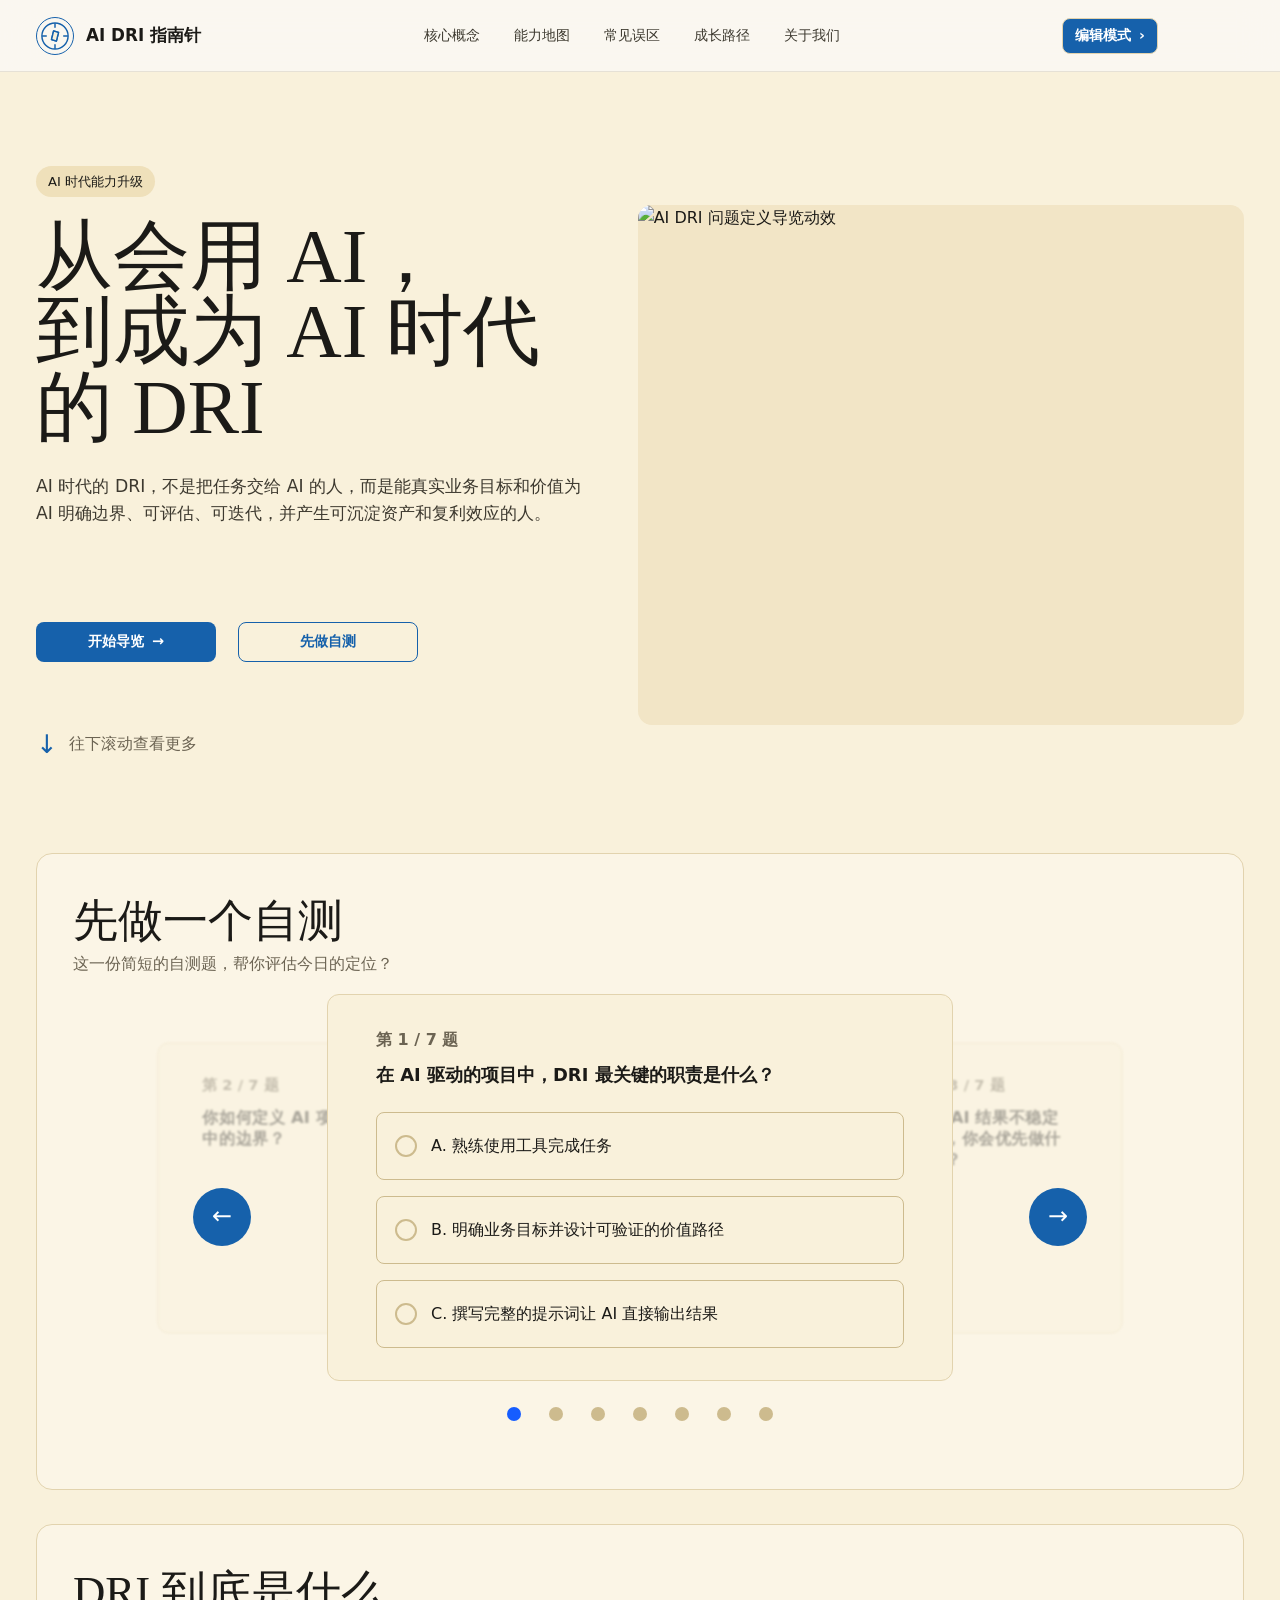
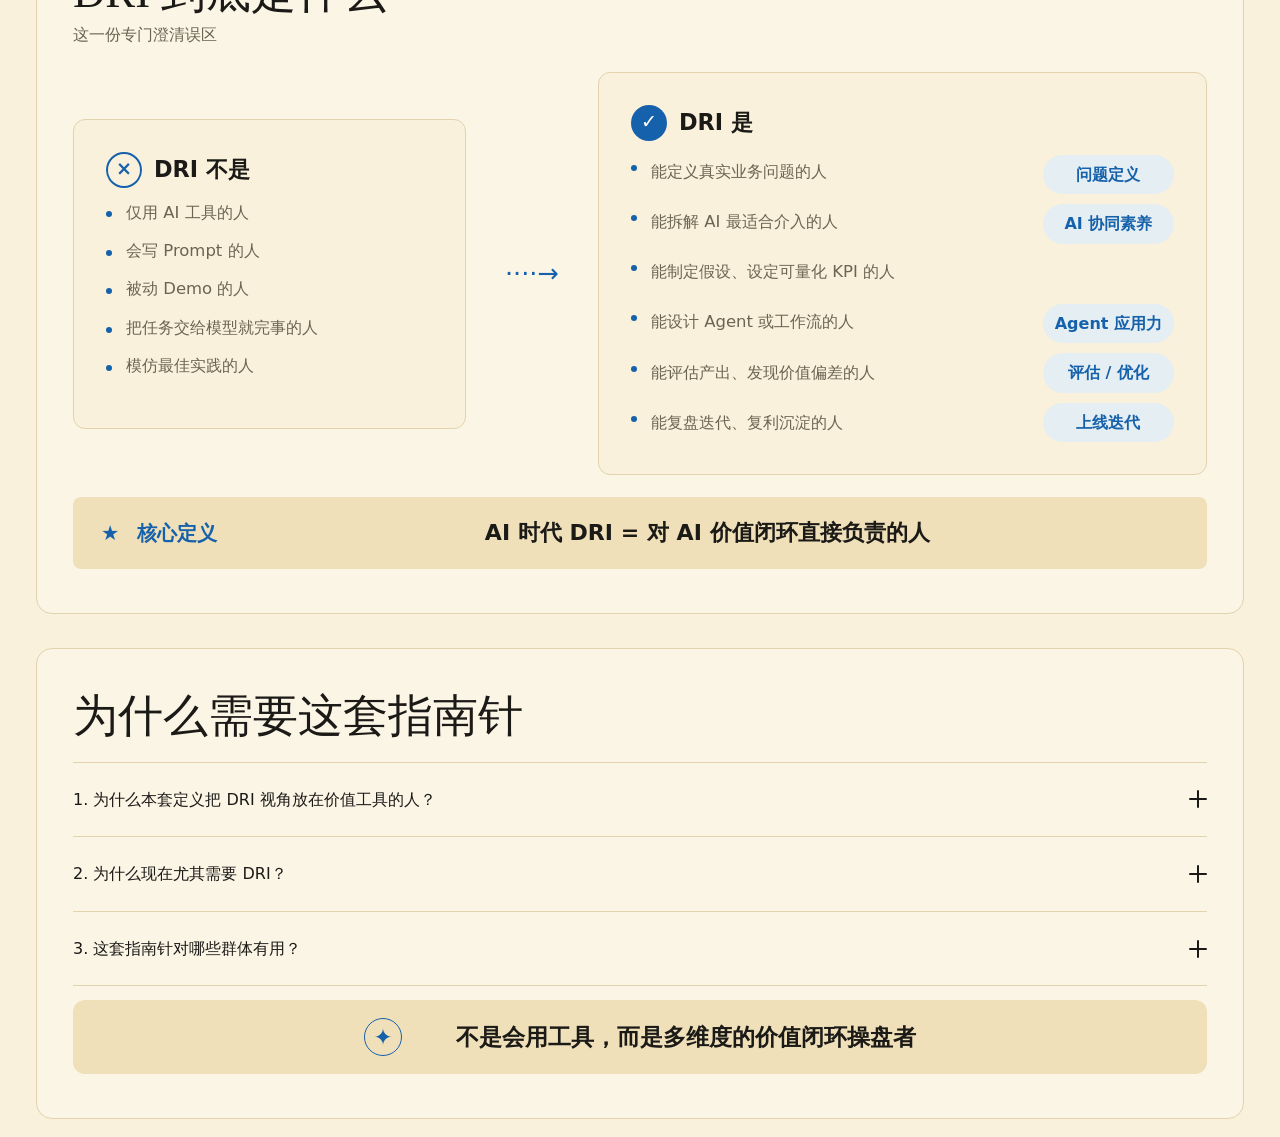
==== index.html @ fcbf77c5 "Remove hero gif frame" ====
<!doctype html>
<html lang="zh-CN">
  <head>
    <meta charset="utf-8" />
    <meta name="viewport" content="width=device-width, initial-scale=1" />
    <title>AI DRI 指南针</title>
    <meta
      name="description"
      content="AI DRI 指南针，帮助用户从会用 AI 走向成为 AI 时代的 DRI。"
    />
    <link rel="stylesheet" href="styles.css?v=20260608-clean2" />
  </head>
  <body>
    <div class="page-shell editable-scope">
      <header class="site-header">
        <a class="brand" href="index.html" aria-label="AI DRI 指南针首页">
          <span class="brand-mark compass-mark" aria-hidden="true">
            <svg viewBox="0 0 44 44" role="img">
              <circle cx="22" cy="22" r="18"></circle>
              <path d="M26.8 17.2 23.9 29l-6.7-2.2 2.9-11.8 6.7 2.2Z"></path>
              <path d="M20.1 15 17.2 26.8l6.7 2.2 2.9-11.8-6.7-2.2Z"></path>
              <path d="M22 5v5M22 34v5M5 22h5M34 22h5"></path>
            </svg>
          </span>
          <span>AI DRI 指南针</span>
        </a>
        <nav class="nav" aria-label="主导航">
          <a data-nav-key="guide" href="guide.html">核心概念</a>
          <a data-nav-key="map" href="map.html">能力地图</a>
          <a data-nav-key="cases" href="cases.html">常见误区</a>
          <a data-nav-key="resources" href="resources.html">成长路径</a>
          <a data-nav-key="about" href="index.html#about">关于我们</a>
        </nav>
        <div class="editor-bar" aria-label="编辑工具栏">
          <button class="editor-button editor-primary" type="button" id="toggleEdit">
            编辑模式
            <span aria-hidden="true">›</span>
          </button>
          <button class="editor-button" type="button" id="savePage">一键保存</button>
          <button class="editor-button" type="button" id="exportHtml">导出 HTML</button>
          <span class="save-status" id="saveStatus" aria-live="polite"></span>
        </div>
      </header>

      <main id="top">
        <section class="hero" aria-labelledby="hero-title">
          <div class="hero-copy">
            <p class="pill">AI 时代能力升级</p>
            <h1 id="hero-title">从会用 AI，<br />到成为 AI 时代的 DRI</h1>
            <p class="hero-text">
              AI 时代的 DRI，不是把任务交给 AI 的人，而是能真实业务目标和价值为
              AI 明确边界、可评估、可迭代，并产生可沉淀资产和复利效应的人。
            </p>
            <p class="hero-text">
              AI 时代的 DRI 是负责结果的，通过与模型不断协同产生、验证和放大价值，
              定义标准、沉淀方法论并复利值的人。
            </p>
            <div class="hero-actions">
              <a class="button primary" href="#dri">开始导览 <span aria-hidden="true">→</span></a>
              <a class="button secondary" href="#assessment">先做自测</a>
            </div>
            <a class="scroll-hint" href="#assessment">
              <span aria-hidden="true">↓</span>
              往下滚动查看更多
            </a>
          </div>

          <div class="hero-media single-media" aria-label="AI DRI 能力地图图片区">
            <article class="hero-visual-card">
              <img data-editable-image src="assets/home-hero.gif" alt="AI DRI 问题定义导览动效" />
            </article>
          </div>
        </section>

        <section id="assessment" class="assessment section-card" aria-labelledby="assessment-title">
          <div class="section-heading">
            <h2 id="assessment-title">先做一个自测</h2>
            <p>这一份简短的自测题，帮你评估今日的定位？</p>
          </div>

          <div class="quiz-stage">
            <button class="round-nav prev" type="button" id="prevQuestion" aria-label="上一题">←</button>
            <article class="quiz-card ghost left" aria-hidden="true">
              <p>第 2 / 7 题</p>
              <h3>你如何定义 AI 项目中的边界？</h3>
            </article>

            <article class="quiz-card active" aria-live="polite">
              <p class="quiz-count" id="quizCount">第 1 / 7 题</p>
              <h3 id="quizQuestion">在 AI 驱动的项目中，DRI 最关键的职责是什么？</h3>
              <div class="options" id="quizOptions"></div>
            </article>

            <article class="quiz-card ghost right" aria-hidden="true">
              <p>第 3 / 7 题</p>
              <h3>在 AI 结果不稳定时，你会优先做什么？</h3>
            </article>
            <button class="round-nav next" type="button" id="nextQuestion" aria-label="下一题">→</button>
          </div>
          <div class="quiz-dots" id="quizDots" aria-label="题目进度"></div>
          <article class="quiz-result" id="quizResult" aria-live="polite" hidden>
            <div class="result-medal" aria-hidden="true">✦</div>
            <div>
              <p class="result-kicker">自测已完成</p>
              <h3>你的自测评级：<span id="resultLevel">进阶型 AI DRI</span></h3>
              <p id="resultCopy">
                你已具备良好的 AI 协同意识，能够对齐业务价值并驱动初步落地。
                建议进一步提升评估优化与复利沉淀能力，向卓越型 DRI 迈进。
              </p>
            </div>
          </article>
        </section>

        <section id="dri" class="dri-section section-card" aria-labelledby="dri-title">
          <div class="section-heading">
            <h2 id="dri-title">DRI 到底是什么</h2>
            <p>这一份专门澄清误区，避免把 DRI 理解成会用工具躺作者。</p>
          </div>

          <div class="definition-grid">
            <article class="definition-panel negative">
              <h3><span aria-hidden="true">×</span> DRI 不是</h3>
              <ul>
                <li>仅用 AI 工具的人。</li>
                <li>会写 Prompt 的人。</li>
                <li>被动 Demo 的人。</li>
                <li>把任务交给模型就完事的人。</li>
                <li>模仿最佳实践的人。</li>
              </ul>
            </article>

            <div class="definition-arrow" aria-hidden="true">····→</div>

            <article class="definition-panel positive">
              <h3><span aria-hidden="true">✓</span> DRI 是</h3>
              <ul>
                <li>能定义真实业务问题的人。</li>
                <li>能拆解 AI 最适合介入的人。</li>
                <li>能制定假设、设定可量化 KPI 的人。</li>
                <li>能设计 Agent 或工作流的人。</li>
                <li>能评估产出、发现价值偏差的人。</li>
                <li>能复盘迭代、复利沉淀的人。</li>
              </ul>
              <div class="definition-tags" aria-label="定义详情">
                <button type="button" class="tag-popover tag-row-1" data-popover="problem">问题定义</button>
                <button type="button" class="tag-popover tag-row-2" data-popover="collab">AI 协同素养</button>
                <button type="button" class="tag-popover tag-row-4" data-popover="agent">Agent 应用力</button>
                <button type="button" class="tag-popover tag-row-5" data-popover="evaluate">评估 / 优化</button>
                <button type="button" class="tag-popover tag-row-6" data-popover="launch">上线迭代</button>
              </div>
            </article>
          </div>

          <div class="core-definition">
            <span aria-hidden="true">★</span>
            <strong>核心定义</strong>
            <p>AI 时代 DRI = 对 AI 价值闭环直接负责的人。</p>
          </div>
        </section>

        <section id="resources" class="why-section section-card" aria-labelledby="why-title">
          <h2 id="why-title">为什么需要这套指南针</h2>
          <div class="faq-list">
            <details open>
              <summary><span>1. 为什么本套定义把 DRI 视角放在价值工具的人？</span><span class="faq-plus" aria-hidden="true"></span></summary>
              <p>聚焦价值与 Prompt 工具是手段，DRI 定义强调对价值闭环负责和可沉淀闭环。</p>
            </details>
            <details>
              <summary><span>2. 为什么现在尤其需要 DRI？</span><span class="faq-plus" aria-hidden="true"></span></summary>
              <p>当 AI 从工具进入深水区并带来巨大不确定性，复杂控制需要明确的负责人。</p>
            </details>
            <details>
              <summary><span>3. 这套指南针对哪些群体有用？</span><span class="faq-plus" aria-hidden="true"></span></summary>
              <p>面向业务负责人、业务驱动型组织者、想到入组织的管理者。</p>
            </details>
          </div>
          <div class="manifesto" id="about">
            <span class="brand-mark" aria-hidden="true">✦</span>
            <strong>不适合会用工具，而是多维度的价值闭环操盘者。</strong>
          </div>
        </section>
      </main>

    </div>

    <div class="popover" id="definitionPopover" role="dialog" aria-live="polite" hidden>
      <h3 id="popoverTitle">问题定义</h3>
      <p id="popoverText">能够把模糊需求转化为清晰、可验证、可衡量的 AI 任务边界。</p>
    </div>

    <script src="script.js?v=20260608-gif"></script>
  </body>
</html>
---- styles.css ----
:root {
  color-scheme: light;
  --byte-blue: #165dff;
  --primary: #1661ab;
  --primary-active: #0e4f91;
  --primary-2: #93d5dc;
  --primary-soft: #e5eef2;
  --secondary: #a7a8bd;
  --canvas: #f9f1db;
  --surface: #f2e5c6;
  --surface-soft: #fbf5e6;
  --surface-card: #efe0ba;
  --surface-dark: #132d45;
  --surface-dark-elevated: #193954;
  --ink: #1b1a17;
  --body: #3d392f;
  --muted: #6c6453;
  --muted-soft: #918876;
  --line: #e2d3ae;
  --line-strong: #cdbb8e;
  --on-dark: #f9f1db;
  --on-dark-soft: #c9dbe5;
}

* {
  box-sizing: border-box;
}

html {
  scroll-behavior: smooth;
  scroll-padding-top: 92px;
}

body {
  margin: 0;
  background: var(--canvas);
  color: var(--ink);
  font-family:
    Inter, ui-sans-serif, system-ui, -apple-system, BlinkMacSystemFont, "Segoe UI",
    "PingFang SC", "Microsoft YaHei", sans-serif;
  line-height: 1.6;
}

button,
input,
textarea {
  font: inherit;
}

a {
  color: inherit;
  text-decoration: none;
}

h1,
h2,
h3,
p {
  margin-top: 0;
}

.page-shell {
  max-width: 1280px;
  margin: 0 auto;
}

.site-header {
  position: sticky;
  top: 0;
  z-index: 20;
  display: grid;
  grid-template-columns: auto minmax(0, 1fr) auto;
  align-items: center;
  gap: 28px;
  min-height: 72px;
  border-bottom: 1px solid rgba(227, 221, 210, 0.88);
  padding: 0 36px;
  background: rgba(250, 248, 242, 0.92);
  backdrop-filter: blur(18px);
}

.brand {
  display: inline-flex;
  align-items: center;
  gap: 12px;
  width: max-content;
  color: var(--ink);
  font-size: 1.05rem;
  font-weight: 650;
}

.brand-mark {
  display: inline-flex;
  align-items: center;
  justify-content: center;
  width: 38px;
  height: 38px;
  border: 1px solid var(--primary);
  border-radius: 50%;
  color: var(--primary);
}

.compass-mark svg {
  width: 32px;
  height: 32px;
  fill: none;
  stroke: currentColor;
  stroke-linecap: round;
  stroke-linejoin: round;
  stroke-width: 2;
}

.compass-mark svg path:nth-of-type(1) {
  fill: var(--primary);
  stroke: var(--primary);
}

.compass-mark svg path:nth-of-type(2) {
  fill: var(--canvas);
  stroke: var(--primary);
}

.nav {
  display: flex;
  align-items: center;
  justify-content: center;
  gap: 30px;
  color: var(--body);
  font-size: 0.9rem;
  font-weight: 520;
  white-space: nowrap;
}

.nav a {
  border-radius: 8px;
  padding: 8px 2px;
}

.nav a:hover,
.nav a:focus-visible {
  color: var(--primary);
  outline: none;
}

.nav a.active {
  color: var(--primary);
  font-weight: 700;
}

.editor-bar {
  position: static;
  z-index: 22;
  display: flex;
  align-items: center;
  justify-content: flex-end;
  gap: 6px;
  min-width: 150px;
  white-space: nowrap;
}

.editor-button,
.button {
  display: inline-flex;
  align-items: center;
  justify-content: center;
  gap: 8px;
  min-height: 40px;
  border: 1px solid transparent;
  border-radius: 8px;
  padding: 0 18px;
  cursor: pointer;
  font-size: 0.9rem;
  font-weight: 620;
  transition:
    transform 160ms ease,
    box-shadow 160ms ease,
    background 160ms ease;
}

.editor-button {
  display: none;
  min-height: 36px;
  padding: 0 12px;
  border-color: var(--line);
  background: var(--canvas);
  color: var(--primary);
}

.editor-button:first-child,
body.editing .editor-button {
  display: inline-flex;
}

.editor-primary,
body.editing #toggleEdit {
  background: var(--primary);
  color: #fff;
}

body.editing #toggleEdit {
  min-width: 86px;
}

.save-status {
  min-width: 80px;
  color: var(--primary);
  font-size: 0.85rem;
  font-weight: 700;
}

.button:hover,
.editor-button:hover {
  transform: none;
}

.button.primary {
  background: var(--primary);
  color: #fff;
}

.button.secondary {
  border-color: var(--primary);
  background: var(--canvas);
  color: var(--primary);
}

.hero {
  display: grid;
  grid-template-columns: minmax(0, 0.9fr) minmax(520px, 1fr);
  gap: 56px;
  align-items: center;
  padding: 94px 36px 54px;
}

.hero-copy {
  max-width: 610px;
}

.pill {
  display: inline-flex;
  margin-bottom: 22px;
  border-radius: 999px;
  padding: 5px 12px;
  background: var(--surface-card);
  color: var(--ink);
  font-size: 0.82rem;
  font-weight: 540;
}

h1 {
  margin-bottom: 28px;
  color: var(--ink);
  font-family: "Cormorant Garamond", "EB Garamond", Georgia, "Times New Roman", serif;
  font-size: clamp(4rem, 6vw, 6.2rem);
  font-weight: 500;
  line-height: 0.98;
  letter-spacing: 0;
}

h2 {
  margin-bottom: 6px;
  color: var(--ink);
  font-family: "Cormorant Garamond", "EB Garamond", Georgia, "Times New Roman", serif;
  font-size: clamp(2.45rem, 3.5vw, 3.7rem);
  font-weight: 500;
  line-height: 1.05;
  letter-spacing: 0;
}

h3 {
  margin-bottom: 12px;
  color: var(--ink);
  font-size: 1.12rem;
  line-height: 1.3;
  letter-spacing: 0;
}

.hero-text {
  margin-bottom: 24px;
  color: var(--body);
  font-size: 1.08rem;
  font-weight: 400;
}

.hero-actions {
  display: flex;
  flex-wrap: wrap;
  gap: 22px;
  margin-top: 42px;
}

.hero-actions .button {
  min-width: 180px;
}

.scroll-hint {
  display: inline-flex;
  align-items: center;
  gap: 12px;
  margin-top: 62px;
  color: var(--muted);
  font-weight: 520;
}

.scroll-hint span {
  color: var(--primary);
  font-size: 1.6rem;
}

.hero-media {
  border: 1px solid #2f2d29;
  border-radius: 16px;
  padding: 18px 18px 14px;
  background: var(--surface-dark);
}

.single-media {
  border: 0;
  padding: 0;
  background: transparent;
}

.hero-visual-card {
  position: relative;
  min-height: 520px;
  overflow: hidden;
  border: 0;
  border-radius: 14px;
  background: var(--surface);
}

.hero-visual-card img {
  display: block;
  width: 100%;
  height: 520px;
  object-fit: contain;
}

.large-play {
  left: 50%;
  bottom: auto;
  top: 50%;
  width: 68px;
  height: 68px;
  transform: translate(-50%, -50%);
  font-size: 1.25rem;
}

.large-progress {
  position: absolute;
  left: 28px;
  right: 28px;
  bottom: 24px;
  display: grid;
  grid-template-columns: minmax(0, 1fr) auto;
  align-items: center;
  gap: 16px;
  color: var(--on-dark-soft);
}

.large-progress span {
  display: block;
  height: 5px;
  border-radius: 999px;
  background:
    linear-gradient(90deg, var(--primary-2) 0 42%, rgba(249, 241, 219, 0.22) 42% 100%);
}

.large-progress small {
  font-size: 0.8rem;
}

.media-grid {
  display: grid;
  grid-template-columns: repeat(2, minmax(0, 1fr));
  gap: 18px;
}

.media-card {
  position: relative;
  min-height: 196px;
  overflow: hidden;
  border-radius: 12px;
  border: 1px solid #37342f;
  background: var(--surface-dark-elevated);
}

.media-card h3 {
  position: absolute;
  z-index: 2;
  top: 14px;
  left: 16px;
  margin: 0;
  font-size: 0.98rem;
  color: var(--on-dark);
  font-weight: 620;
}

.media-card img {
  width: 100%;
  height: 100%;
  min-height: 196px;
  object-fit: cover;
  display: block;
}

.play {
  position: absolute;
  left: 16px;
  bottom: 18px;
  z-index: 2;
  width: 34px;
  height: 34px;
  border: 0;
  border-radius: 50%;
  background: #fff;
  color: var(--primary);
  cursor: pointer;
  box-shadow: 0 8px 20px rgba(22, 93, 255, 0.18);
}

.progress {
  position: absolute;
  left: 58px;
  right: 20px;
  bottom: 30px;
  height: 3px;
  border-radius: 999px;
  background: rgba(255, 255, 255, 0.78);
}

.progress span {
  display: block;
  width: 42%;
  height: 100%;
  border-radius: inherit;
  background: var(--primary-2);
}

.media-caption {
  margin: 18px 0 0;
  text-align: center;
  color: var(--on-dark-soft);
  font-size: 0.98rem;
  font-weight: 620;
}

.subpage-main {
  padding: 66px 36px 48px;
}

.subpage-hero {
  max-width: 880px;
  margin-bottom: 44px;
}

.subpage-hero.center {
  margin-right: auto;
  margin-left: auto;
  text-align: center;
}

.subpage-hero h1 {
  max-width: 980px;
}

.subpage-hero p {
  max-width: 760px;
  color: var(--body);
  font-size: 1.12rem;
}

.subpage-hero.center p {
  margin-right: auto;
  margin-left: auto;
}

.prototype-card {
  border: 1px solid var(--line);
  border-radius: 16px;
  padding: 36px;
  background: var(--surface-soft);
}

.concept-tabs {
  display: grid;
  grid-template-columns: repeat(5, 1fr);
  gap: 12px;
  margin-bottom: 34px;
}

.concept-tabs button {
  min-height: 58px;
  border: 1px solid var(--line);
  border-radius: 12px;
  background: var(--canvas);
  color: var(--body);
  cursor: pointer;
  font-weight: 650;
}

.concept-tabs button.active {
  border-color: var(--primary);
  background: var(--primary);
  color: var(--on-dark);
}

.concept-feature {
  display: grid;
  grid-template-columns: minmax(0, 1fr) minmax(320px, 0.82fr);
  gap: 56px;
  align-items: center;
}

.video-placeholder {
  position: relative;
  min-height: 520px;
  overflow: hidden;
  border: 1px solid var(--line);
  border-radius: 16px;
  background:
    linear-gradient(135deg, rgba(147, 213, 220, 0.16), rgba(22, 97, 171, 0.08)),
    var(--canvas);
}

.video-placeholder::before {
  content: "";
  position: absolute;
  inset: auto 0 58px;
  height: 220px;
  background:
    linear-gradient(135deg, transparent 0 25%, rgba(22, 97, 171, 0.08) 25% 55%, transparent 55%),
    linear-gradient(45deg, transparent 0 35%, rgba(147, 213, 220, 0.18) 35% 65%, transparent 65%);
}

.video-play {
  position: absolute;
  inset: 50% auto auto 50%;
  width: 64px;
  height: 64px;
  border: 0;
  border-radius: 50%;
  background: var(--canvas);
  color: var(--primary);
  transform: translate(-50%, -50%);
}

.video-bar {
  position: absolute;
  right: 24px;
  bottom: 24px;
  left: 24px;
  display: grid;
  grid-template-columns: auto minmax(0, 1fr) auto;
  align-items: center;
  gap: 14px;
  color: var(--muted);
}

.video-bar span {
  height: 5px;
  border-radius: 999px;
  background:
    linear-gradient(90deg, var(--primary) 0 44%, var(--line) 44% 100%);
}

.concept-copy h2 {
  font-family: Inter, ui-sans-serif, system-ui, sans-serif;
  font-size: 3rem;
  font-weight: 800;
}

.concept-point {
  display: grid;
  grid-template-columns: 58px minmax(0, 1fr);
  gap: 18px;
  padding: 24px 0;
  border-top: 1px solid var(--line);
}

.concept-icon,
.mini-icon {
  display: inline-grid;
  place-items: center;
  width: 46px;
  height: 46px;
  border-radius: 50%;
  background: var(--primary-soft);
  color: var(--primary);
  font-weight: 800;
}

.plain-list {
  display: grid;
  gap: 0;
  margin: 0;
  padding: 0;
  list-style: none;
}

.plain-list li {
  display: grid;
  grid-template-columns: 46px minmax(0, 1fr);
  gap: 16px;
  align-items: center;
  padding: 18px 0;
  border-bottom: 1px dashed var(--line);
}

.card-grid {
  display: grid;
  grid-template-columns: repeat(5, minmax(0, 1fr));
  gap: 20px;
}

.card-grid.four {
  grid-template-columns: repeat(4, minmax(0, 1fr));
}

.card-grid.three {
  grid-template-columns: repeat(3, minmax(0, 1fr));
}

.info-card {
  border: 1px solid var(--line);
  border-radius: 14px;
  padding: 26px;
  background: var(--canvas);
}

.info-card.active {
  border-color: var(--primary);
  background: var(--primary-soft);
}

.info-card h3 {
  font-size: 1.22rem;
}

.map-rotary-card {
  overflow: hidden;
  padding: 0;
  background:
    radial-gradient(circle at 30% 45%, rgba(22, 97, 171, 0.08), transparent 28%),
    linear-gradient(135deg, rgba(249, 241, 219, 0.96), rgba(251, 245, 230, 0.9));
}

.map-showcase {
  display: grid;
  grid-template-columns: minmax(620px, 1fr) minmax(360px, 0.62fr);
  min-height: 640px;
}

.radar-map {
  --wheel-rotation: 0deg;
  position: relative;
  min-height: 640px;
  display: grid;
  place-items: center;
  border-right: 1px solid var(--line);
  overflow: hidden;
}

.radar-map::before,
.radar-map::after {
  content: "";
  position: absolute;
  border-radius: 50%;
  pointer-events: none;
}

.radar-map::before {
  width: 500px;
  height: 500px;
  border: 1px solid rgba(205, 187, 142, 0.65);
  background:
    repeating-conic-gradient(from var(--wheel-rotation), transparent 0 47deg, rgba(22, 97, 171, 0.24) 47deg 49deg, transparent 49deg 51deg),
    radial-gradient(circle, transparent 0 40%, rgba(22, 97, 171, 0.09) 40% 40.5%, transparent 40.5% 100%);
  transition: background 420ms ease;
}

.radar-map::after {
  width: 360px;
  height: 360px;
  border: 1px dashed rgba(205, 187, 142, 0.72);
}

.radar-ring {
  position: absolute;
  width: 560px;
  height: 560px;
  border: 2px solid rgba(205, 187, 142, 0.42);
  border-radius: 50%;
  transform: rotate(var(--wheel-rotation));
  transition: transform 520ms cubic-bezier(0.2, 0.72, 0.18, 1);
}

.radar-ring::before,
.radar-ring::after {
  content: "";
  position: absolute;
  inset: 18px;
  border: 1px solid rgba(205, 187, 142, 0.48);
  border-radius: inherit;
}

.radar-ring::after {
  inset: 74px;
  border-color: rgba(22, 97, 171, 0.2);
}

.radar-axis {
  position: absolute;
  width: 480px;
  height: 480px;
  border-radius: 50%;
  transform: rotate(var(--wheel-rotation));
  transition: transform 520ms cubic-bezier(0.2, 0.72, 0.18, 1);
}

.radar-axis::before,
.radar-axis::after {
  content: "";
  position: absolute;
  left: 50%;
  top: 0;
  width: 1px;
  height: 100%;
  background: linear-gradient(180deg, rgba(22, 97, 171, 0.28), transparent 44%, transparent 56%, rgba(22, 97, 171, 0.28));
}

.radar-axis::after {
  transform: rotate(90deg);
}

.radar-center {
  position: relative;
  z-index: 3;
  display: grid;
  place-items: center;
  width: 188px;
  height: 188px;
  border: 16px solid rgba(22, 97, 171, 0.12);
  border-radius: 50%;
  background:
    linear-gradient(135deg, rgba(147, 213, 220, 0.42), transparent),
    radial-gradient(circle, #4080ff 0, var(--primary) 72%);
  color: #fff;
  text-align: center;
  font-size: 2.05rem;
  font-weight: 820;
  line-height: 1.25;
  box-shadow:
    0 0 0 1px rgba(255, 255, 255, 0.76) inset,
    0 22px 50px rgba(22, 97, 171, 0.28);
}

.radar-node {
  position: absolute;
  left: 50%;
  top: 50%;
  z-index: 4;
  display: grid;
  grid-template-columns: 38px minmax(0, 1fr);
  align-items: start;
  gap: 12px;
  width: 212px;
  min-height: 104px;
  border: 1px solid rgba(205, 187, 142, 0.75);
  border-radius: 16px;
  padding: 18px;
  background: rgba(251, 245, 230, 0.88);
  color: var(--body);
  cursor: pointer;
  font: inherit;
  text-align: left;
  box-shadow: 0 18px 34px rgba(74, 61, 28, 0.12);
  transform: translate(-50%, -50%) translate(var(--node-x, 0), var(--node-y, 0));
  transition:
    transform 520ms cubic-bezier(0.2, 0.72, 0.18, 1),
    border-color 180ms ease,
    background 180ms ease,
    box-shadow 180ms ease,
    color 180ms ease;
}

.radar-node strong {
  display: grid;
  place-items: center;
  width: 38px;
  height: 38px;
  border-radius: 50%;
  background: rgba(205, 187, 142, 0.2);
  color: var(--body);
  font-size: 1.1rem;
}

.radar-node:hover,
.radar-node:focus-visible,
.radar-node.active {
  border-color: var(--primary);
  color: var(--primary);
  outline: none;
  background: rgba(249, 251, 255, 0.96);
  box-shadow: 0 22px 48px rgba(22, 97, 171, 0.2);
}

.radar-node.active {
  width: 252px;
}

.radar-node.active strong {
  background: radial-gradient(circle at 30% 25%, var(--primary-2), var(--primary));
  color: #fff;
}

.radar-node span {
  display: block;
  font-size: 1rem;
  font-weight: 760;
  line-height: 1.5;
}

.side-note {
  display: flex;
  flex-direction: column;
  justify-content: center;
  padding: 58px 58px 58px 66px;
}

.side-note h2 {
  margin-bottom: 24px;
  font-size: clamp(3.2rem, 4.9vw, 5rem);
  line-height: 1.02;
}

.side-note > p {
  margin-bottom: 36px;
  color: var(--body);
  font-size: 1.18rem;
}

.side-note .correction-box {
  margin-bottom: 34px;
  border: 1px solid rgba(22, 97, 171, 0.28);
  background:
    linear-gradient(135deg, rgba(147, 213, 220, 0.24), rgba(249, 251, 255, 0.7)),
    var(--primary-soft);
}

.level-row {
  display: grid;
  grid-template-columns: repeat(5, minmax(0, 1fr));
  gap: 18px;
  align-items: center;
}

.level-step {
  display: grid;
  min-height: 118px;
  place-items: center;
  border: 1px solid var(--line);
  border-radius: 14px;
  background: var(--canvas);
  text-align: center;
  font-weight: 700;
}

.path-columns {
  display: grid;
  grid-template-columns: repeat(2, minmax(0, 1fr));
  gap: 44px;
}

.path-card {
  border: 1px solid var(--line);
  border-radius: 16px;
  padding: 36px;
  background: var(--canvas);
}

.skeleton-line {
  height: 12px;
  margin: 14px 0;
  border-radius: 999px;
  background: var(--line);
}

.dashed-placeholder {
  display: grid;
  min-height: 96px;
  place-items: center;
  margin-top: 28px;
  border: 2px dashed rgba(22, 97, 171, 0.3);
  border-radius: 12px;
  color: var(--primary);
}

.case-hero {
  display: grid;
  grid-template-columns: minmax(0, 1fr) 300px;
  gap: 48px;
  align-items: center;
}

.orbit-illus {
  min-height: 260px;
  border-radius: 22px;
  background:
    radial-gradient(circle at 50% 50%, rgba(147, 213, 220, 0.3), transparent 34%),
    url("assets/home-hero.svg") center / cover;
  opacity: 0.72;
}

.case-detail {
  display: grid;
  grid-template-columns: minmax(0, 1fr) minmax(300px, 0.85fr);
  gap: 44px;
}

.case-tabs {
  display: grid;
  grid-template-columns: repeat(5, 1fr);
  border-bottom: 1px solid var(--line);
}

.case-tabs button {
  min-height: 58px;
  border: 0;
  background: transparent;
  color: var(--body);
  cursor: pointer;
  font-weight: 700;
}

.case-tabs button.active {
  border-bottom: 3px solid var(--primary);
  color: var(--primary);
}

.case-slider {
  overflow: hidden;
  padding-top: 28px;
}

.case-slide-track {
  display: flex;
  transition: transform 360ms ease;
}

.case-slide {
  flex: 0 0 100%;
}

.correction-box {
  border-radius: 14px;
  padding: 32px;
  background: var(--primary-soft);
}

.banner-note {
  display: flex;
  align-items: center;
  justify-content: center;
  gap: 24px;
  border: 1px solid var(--line);
  border-radius: 16px;
  padding: 26px;
  background: var(--primary-soft);
  color: var(--primary);
  font-size: 1.35rem;
  font-weight: 800;
}

.section-card {
  scroll-margin-top: 92px;
  margin: 34px 36px 0;
  border: 1px solid var(--line);
  border-radius: 16px;
  padding: 44px 36px;
  background: var(--surface-soft);
}

.section-heading p {
  margin-bottom: 0;
  color: var(--muted);
}

.quiz-stage {
  position: relative;
  display: grid;
  grid-template-columns: 180px minmax(420px, 760px) 180px;
  justify-content: center;
  align-items: center;
  min-height: 412px;
  overflow: hidden;
  padding: 18px 74px;
}

.quiz-card {
  border: 1px solid var(--line);
  border-radius: 12px;
  padding: 32px 48px;
  background: var(--canvas);
}

.quiz-card.active {
  position: relative;
  z-index: 2;
  min-height: 330px;
}

.quiz-card.ghost {
  min-height: 316px;
  opacity: 0.36;
  filter: blur(1px);
  transform: scale(0.92);
}

.quiz-card.ghost.left {
  margin-right: -80px;
}

.quiz-card.ghost.right {
  margin-left: -80px;
}

.quiz-count,
.quiz-card > p {
  margin-bottom: 10px;
  color: var(--muted);
  font-weight: 700;
}

.options {
  display: grid;
  gap: 16px;
  margin-top: 26px;
}

.option {
  display: grid;
  grid-template-columns: 22px minmax(0, 1fr);
  gap: 14px;
  align-items: center;
  min-height: 68px;
  border: 1px solid var(--line-strong);
  border-radius: 8px;
  padding: 0 18px;
  cursor: pointer;
  background: var(--canvas);
  color: var(--ink);
  text-align: left;
}

.option::before {
  content: "";
  width: 18px;
  height: 18px;
  border: 2px solid var(--line-strong);
  border-radius: 50%;
}

.option.selected {
  border-color: var(--primary);
  background: var(--primary-soft);
  color: var(--primary);
  font-weight: 750;
}

.option.selected::before {
  border-color: var(--primary);
  background: radial-gradient(circle, var(--primary) 38%, transparent 42%);
}

.round-nav {
  position: absolute;
  z-index: 3;
  top: 50%;
  display: inline-flex;
  align-items: center;
  justify-content: center;
  width: 58px;
  height: 58px;
  border: 0;
  border-radius: 50%;
  background: var(--primary);
  color: #fff;
  cursor: pointer;
  font-size: 1.5rem;
}

.round-nav.prev {
  left: 120px;
}

.round-nav.next {
  right: 120px;
}

.quiz-dots {
  display: flex;
  justify-content: center;
  gap: 28px;
  margin: 8px 0 22px;
}

.quiz-dots button {
  width: 14px;
  height: 14px;
  border: 0;
  border-radius: 50%;
  padding: 0;
  background: var(--line-strong);
  cursor: pointer;
}

.quiz-dots button.active {
  background: var(--byte-blue);
}

.definition-grid {
  display: grid;
  grid-template-columns: minmax(0, 1fr) 64px minmax(0, 1.55fr);
  gap: 34px;
  align-items: center;
  margin-top: 24px;
}

.definition-panel {
  min-height: 310px;
  border: 1px solid var(--line);
  border-radius: 12px;
  padding: 32px;
  background: var(--canvas);
}

.definition-panel h3 {
  display: flex;
  align-items: center;
  gap: 12px;
  font-size: 1.4rem;
  font-weight: 600;
}

.definition-panel h3 span {
  display: inline-flex;
  align-items: center;
  justify-content: center;
  width: 36px;
  height: 36px;
  border-radius: 50%;
  font-size: 1.2rem;
}

.negative h3 span {
  border: 2px solid var(--primary);
  color: var(--primary);
}

.positive h3 span {
  background: var(--primary);
  color: #fff;
}

.definition-panel ul {
  display: grid;
  gap: 12px;
  margin: 0;
  padding: 0;
  list-style: none;
  color: var(--muted);
  font-size: 1.03rem;
}

.definition-panel li {
  position: relative;
  padding-left: 20px;
}

.definition-panel li::before {
  content: "";
  position: absolute;
  left: 0;
  top: 0.72em;
  width: 6px;
  height: 6px;
  border-radius: 50%;
  background: var(--primary);
}

.definition-arrow {
  color: var(--primary);
  font-size: 1.6rem;
  text-align: center;
}

.positive {
  display: grid;
  grid-template-columns: minmax(0, 1fr) max-content;
  column-gap: 28px;
  position: relative;
}

.positive h3 {
  grid-column: 1 / -1;
}

.positive ul {
  grid-template-rows: repeat(6, minmax(28px, 1fr));
}

.positive li {
  display: flex;
  align-items: center;
}

.definition-tags {
  display: grid;
  grid-template-rows: repeat(6, 1fr);
  align-self: stretch;
  gap: 10px;
  min-width: 118px;
  padding-top: 2px;
}

.tag-popover {
  border: 0;
  border-radius: 999px;
  padding: 7px 12px;
  background: var(--primary-soft);
  color: var(--primary);
  cursor: pointer;
  font-weight: 620;
  white-space: nowrap;
}

.tag-row-1 {
  grid-row: 1;
}

.tag-row-2 {
  grid-row: 2;
}

.tag-row-4 {
  grid-row: 4;
}

.tag-row-5 {
  grid-row: 5;
}

.tag-row-6 {
  grid-row: 6;
}

.core-definition {
  display: grid;
  grid-template-columns: auto auto minmax(0, 1fr);
  gap: 18px;
  align-items: center;
  margin-top: 22px;
  border-radius: 8px;
  padding: 18px 28px;
  background: var(--surface-card);
}

.core-definition span,
.core-definition strong {
  color: var(--primary);
  font-size: 1.28rem;
}

.core-definition p {
  margin: 0;
  text-align: center;
  font-size: 1.38rem;
  font-weight: 780;
}

.why-section {
  margin-bottom: 18px;
}

.faq-list {
  display: grid;
  gap: 0;
  margin-top: 22px;
  border-top: 1px solid var(--line);
}

details {
  border: 0;
  border-bottom: 1px solid var(--line);
  border-radius: 0;
  background: transparent;
}

summary {
  display: grid;
  grid-template-columns: minmax(0, 1fr) 24px;
  align-items: center;
  gap: 24px;
  cursor: pointer;
  padding: 24px 0;
  color: var(--ink);
  font-weight: 540;
  list-style: none;
}

summary::-webkit-details-marker {
  display: none;
}

summary::marker {
  content: "";
}

.faq-plus {
  position: relative;
  width: 18px;
  height: 18px;
  justify-self: end;
  transition: transform 180ms ease;
}

.faq-plus::before,
.faq-plus::after {
  content: "";
  position: absolute;
  inset: 8px 0 auto;
  height: 2px;
  border-radius: 999px;
  background: var(--ink);
}

.faq-plus::after {
  transform: rotate(90deg);
}

details[open] .faq-plus {
  transform: rotate(45deg);
}

details p {
  margin: 0;
  padding: 0 42px 24px 0;
  color: var(--muted);
}

.manifesto {
  display: flex;
  align-items: center;
  justify-content: center;
  gap: 54px;
  margin-top: 14px;
  border-radius: 12px;
  padding: 18px 24px;
  background: var(--surface-card);
  color: var(--ink);
  font-size: 1.42rem;
}

.popover[hidden] {
  display: none;
}

.popover {
  position: fixed;
  z-index: 80;
  right: 74px;
  top: 54%;
  width: min(360px, calc(100vw - 40px));
  border: 1px solid var(--line);
  border-radius: 12px;
  padding: 24px 26px;
  background: var(--canvas);
  box-shadow: 0 18px 48px rgba(24, 23, 21, 0.14);
  pointer-events: none;
}

.popover h3 {
  color: var(--primary);
}

.quiz-result {
  display: grid;
  grid-template-columns: auto minmax(0, 1fr);
  gap: 22px;
  max-height: 0;
  margin: 0 auto;
  padding: 0 34px;
  overflow: hidden;
  border: 1px solid transparent;
  border-radius: 16px;
  background: var(--canvas);
  opacity: 0;
  transform: translateY(-12px);
  transition:
    max-height 360ms ease,
    margin 360ms ease,
    padding 360ms ease,
    opacity 220ms ease,
    transform 280ms ease;
}

.quiz-result.is-visible {
  max-height: 560px;
  margin: 18px auto 4px;
  padding: 28px 34px;
  border-color: var(--line);
  opacity: 1;
  transform: translateY(0);
}

.result-medal {
  display: inline-grid;
  place-items: center;
  width: 64px;
  height: 64px;
  border: 2px solid var(--primary);
  border-radius: 50%;
  color: var(--primary);
  font-size: 1.6rem;
  background: var(--primary-soft);
}

.result-kicker {
  margin-bottom: 4px;
  color: var(--muted);
  font-size: 0.9rem;
  font-weight: 620;
}

.quiz-result h3 {
  margin-bottom: 8px;
  font-family: "Cormorant Garamond", "EB Garamond", Georgia, "Times New Roman", serif;
  font-size: 2rem;
  font-weight: 500;
}

.quiz-result h3 span {
  color: var(--primary);
}

.quiz-result p:last-child {
  margin-bottom: 0;
  color: var(--body);
}

.popover p {
  margin-bottom: 0;
  color: var(--muted);
}

body.editing [contenteditable="true"] {
  border-radius: 4px;
  outline: 2px dashed rgba(22, 97, 171, 0.34);
  outline-offset: 3px;
  cursor: text;
}

body.editing [data-editable-image] {
  outline: 3px solid rgba(22, 97, 171, 0.44);
  outline-offset: -3px;
  cursor: pointer;
}

.upload-chip {
  position: absolute;
  z-index: 8;
  right: 12px;
  bottom: 12px;
  display: none;
  border: 0;
  border-radius: 999px;
  padding: 8px 12px;
  background: var(--primary);
  color: #fff;
  cursor: pointer;
  font-size: 0.86rem;
  font-weight: 800;
  box-shadow: 0 10px 22px rgba(22, 97, 171, 0.24);
}

body.editing .upload-chip {
  display: inline-flex;
}

.export-clean .editor-bar,
.export-clean .upload-chip {
  display: none !important;
}

@media (max-width: 1120px) {
  .site-header {
    grid-template-columns: auto minmax(0, 1fr) auto;
    gap: 12px;
    padding: 18px 28px;
  }

  .nav {
    justify-content: flex-start;
    gap: 22px;
    overflow-x: auto;
    white-space: nowrap;
  }

  .hero {
    grid-template-columns: 1fr;
    padding: 72px 28px 20px;
  }

  .hero-media {
    max-width: 760px;
  }

  .hero-visual-card,
  .hero-visual-card img {
    min-height: 420px;
    height: 420px;
  }

  .subpage-main {
    padding: 48px 28px;
  }

  .concept-feature,
  .map-showcase,
  .case-detail,
  .case-hero,
  .path-columns {
    grid-template-columns: 1fr;
  }

  .map-showcase {
    min-height: auto;
  }

  .radar-map {
    min-height: 660px;
    border-right: 0;
    border-bottom: 1px solid var(--line);
  }

  .side-note {
    padding: 38px 34px 42px;
  }

  .card-grid,
  .card-grid.four,
  .card-grid.three {
    grid-template-columns: repeat(2, minmax(0, 1fr));
  }

  .concept-tabs,
  .case-tabs {
    overflow-x: auto;
    grid-template-columns: repeat(5, minmax(120px, 1fr));
  }

  .side-note {
    border-left: 0;
    padding-left: 0;
  }

  .radar-map {
    min-height: 700px;
  }

  .quiz-stage {
    grid-template-columns: minmax(0, 1fr);
    padding: 18px 0 80px;
  }

  .quiz-card.ghost {
    display: none;
  }

  .round-nav {
    top: auto;
    bottom: 12px;
  }

  .round-nav.prev {
    left: calc(50% - 76px);
  }

  .round-nav.next {
    right: calc(50% - 76px);
  }

  .definition-grid {
    grid-template-columns: 1fr;
  }

  .definition-arrow {
    transform: rotate(90deg);
  }
}

@media (max-width: 860px) {
  .site-header {
    grid-template-columns: 1fr;
    gap: 10px;
  }

  .editor-bar {
    position: static;
    grid-column: 1 / -1;
    grid-row: 2;
    z-index: 60;
    width: 100%;
    max-width: 100%;
    min-width: 0;
    overflow-x: auto;
    justify-content: flex-start;
    gap: 8px;
    border: 1px solid rgba(205, 187, 142, 0.78);
    border-radius: 14px;
    padding: 10px;
    background: rgba(249, 241, 219, 0.94);
    box-shadow: 0 18px 40px rgba(19, 45, 69, 0.2);
    backdrop-filter: blur(18px);
  }

  .nav {
    grid-column: 1 / -1;
    grid-row: 3;
    justify-content: flex-start;
    overflow-x: auto;
  }

  .editor-button {
    flex: 0 0 auto;
  }

  .save-status {
    flex: 0 0 auto;
    min-width: max-content;
    padding: 0 6px;
    align-self: center;
  }
}

@media (max-width: 720px) {
  .editor-button {
    min-width: max-content;
    min-height: 36px;
    padding: 0 12px;
    font-size: 0.9rem;
  }

  .brand {
    font-size: 1.05rem;
    white-space: nowrap;
  }

  .brand-mark {
    width: 38px;
    height: 38px;
    flex: 0 0 auto;
  }

  .site-header {
    grid-template-columns: 1fr;
    min-height: 76px;
    padding: 12px 14px;
  }

  .nav {
    grid-column: 1 / -1;
    grid-row: 3;
    gap: 18px;
    padding-bottom: 4px;
    font-size: 0.9rem;
  }

  .editor-bar {
    grid-column: 1 / -1;
    grid-row: 2;
  }

  body.editing .editor-bar {
    grid-row: 2;
  }

  .media-grid {
    grid-template-columns: 1fr;
  }

  .hero-visual-card,
  .hero-visual-card img {
    min-height: 320px;
    height: 320px;
  }

  .large-progress {
    left: 18px;
    right: 18px;
    grid-template-columns: 1fr;
  }

  .section-card {
    margin: 20px 14px 0;
    padding: 24px 18px;
  }

  .subpage-main {
    padding: 36px 14px;
  }

  .prototype-card {
    padding: 20px 14px;
  }

  .card-grid,
  .card-grid.four,
  .card-grid.three,
  .level-row {
    grid-template-columns: 1fr;
  }

  .video-placeholder {
    min-height: 340px;
  }

  .radar-map {
    min-height: auto;
    gap: 12px;
    place-items: stretch;
    padding: 18px 0;
    overflow: visible;
  }

  .radar-map::before,
  .radar-map::after,
  .radar-ring {
    display: none;
  }

  .radar-axis {
    display: none;
  }

  .radar-center {
    justify-self: center;
    width: 132px;
    height: 132px;
    margin-bottom: 12px;
  }

  .radar-node {
    position: static;
    width: auto;
    min-height: auto;
    transform: none !important;
  }

  .radar-node.active {
    width: auto;
  }

  .banner-note {
    align-items: flex-start;
    flex-direction: column;
    font-size: 1.05rem;
  }

  h1 {
    font-size: 2.78rem;
    line-height: 1.02;
  }

  .hero-actions .button {
    width: 100%;
  }

  .quiz-card {
    padding: 24px 18px;
  }

  .quiz-result,
  .quiz-result.is-visible {
    grid-template-columns: 1fr;
  }

  .quiz-result.is-visible {
    padding: 24px 18px;
  }

  .positive {
    grid-template-columns: 1fr;
  }

  .definition-tags {
    grid-template-rows: none;
    grid-template-columns: repeat(2, minmax(0, max-content));
    margin-top: 18px;
  }

  .tag-popover {
    grid-row: auto;
  }

  .core-definition {
    grid-template-columns: 1fr;
    text-align: center;
  }

  .manifesto {
    flex-direction: column;
    gap: 18px;
    text-align: center;
  }
}
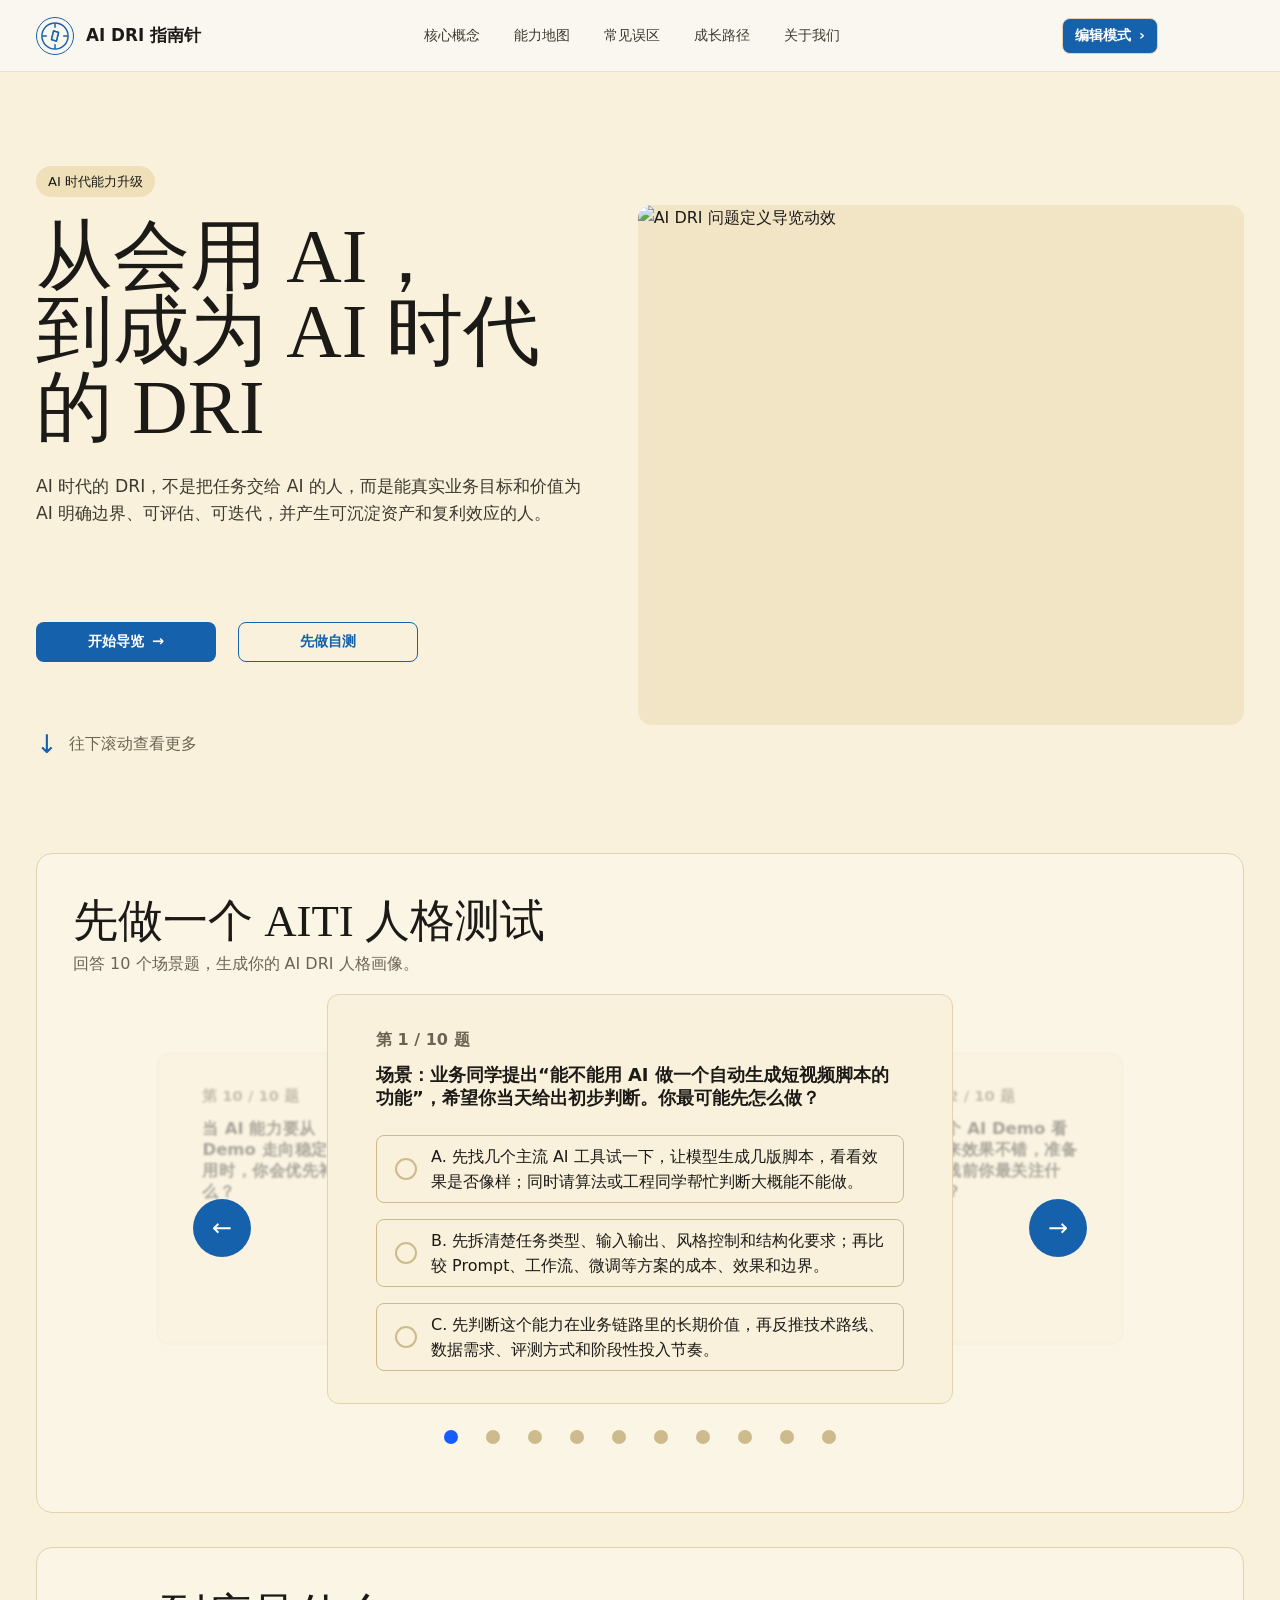
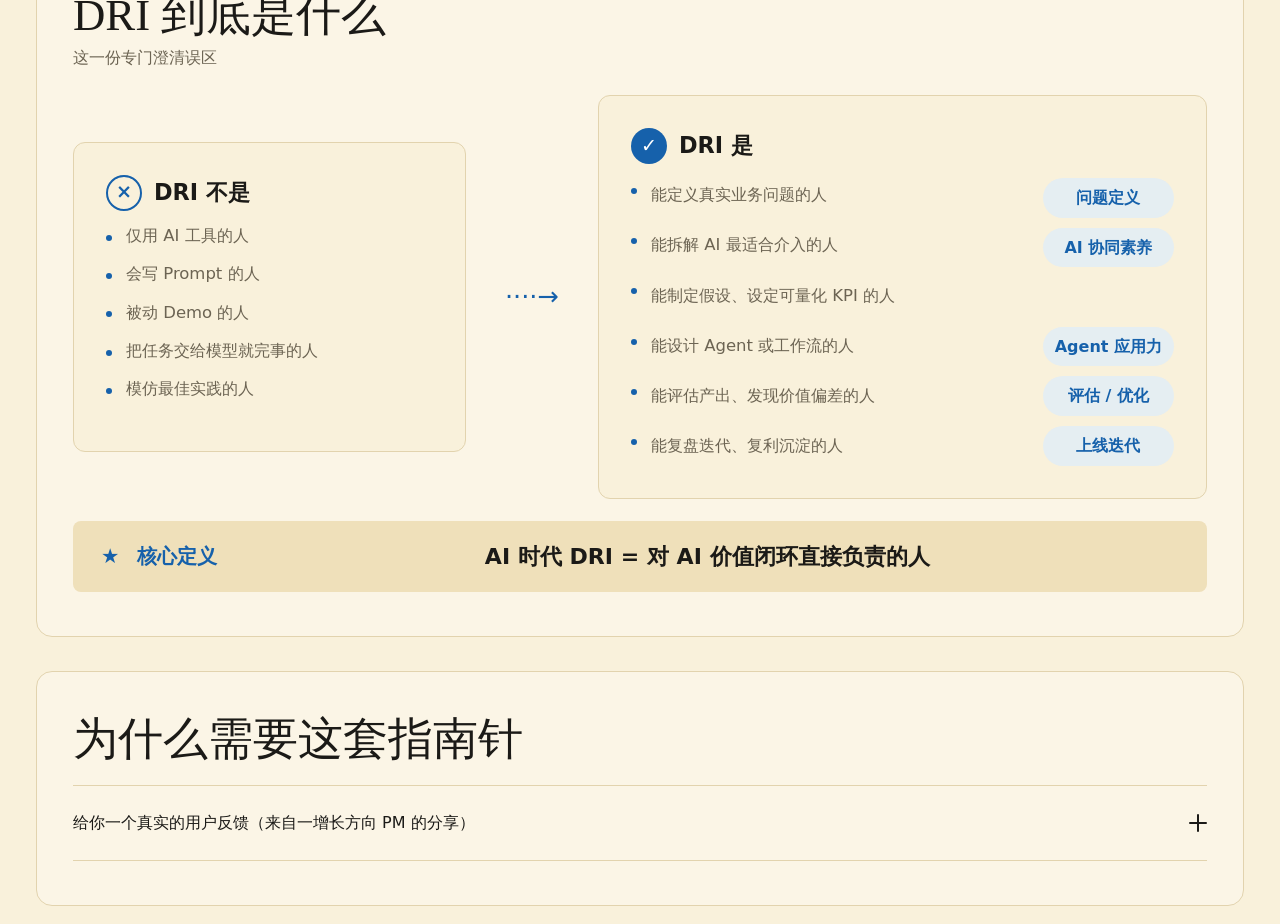
==== commit 5c4a815b: "Update homepage AITI assessment" ====
--- a/index.html
+++ b/index.html
@@ -8,7 +8,7 @@
       name="description"
       content="AI DRI 指南针，帮助用户从会用 AI 走向成为 AI 时代的 DRI。"
     />
-    <link rel="stylesheet" href="styles.css?v=20260608-clean2" />
+    <link rel="stylesheet" href="styles.css?v=20260608-aiti" />
   </head>
   <body>
     <div class="page-shell editable-scope">
@@ -74,26 +74,26 @@
 
         <section id="assessment" class="assessment section-card" aria-labelledby="assessment-title">
           <div class="section-heading">
-            <h2 id="assessment-title">先做一个自测</h2>
-            <p>这一份简短的自测题，帮你评估今日的定位？</p>
+            <h2 id="assessment-title">先做一个 AITI 人格测试</h2>
+            <p>回答 10 个场景题，生成你的 AI DRI 人格画像。</p>
           </div>
 
           <div class="quiz-stage">
             <button class="round-nav prev" type="button" id="prevQuestion" aria-label="上一题">←</button>
             <article class="quiz-card ghost left" aria-hidden="true">
-              <p>第 2 / 7 题</p>
-              <h3>你如何定义 AI 项目中的边界？</h3>
+              <p>第 10 / 10 题</p>
+              <h3>当 AI 能力要从 Demo 走向稳定复用时，你会优先补什么？</h3>
             </article>
 
             <article class="quiz-card active" aria-live="polite">
-              <p class="quiz-count" id="quizCount">第 1 / 7 题</p>
-              <h3 id="quizQuestion">在 AI 驱动的项目中，DRI 最关键的职责是什么？</h3>
+              <p class="quiz-count" id="quizCount">第 1 / 10 题</p>
+              <h3 id="quizQuestion">场景：业务同学提出“能不能用 AI 做一个自动生成短视频脚本的功能”，希望你当天给出初步判断。你最可能先怎么做？</h3>
               <div class="options" id="quizOptions"></div>
             </article>
 
             <article class="quiz-card ghost right" aria-hidden="true">
-              <p>第 3 / 7 题</p>
-              <h3>在 AI 结果不稳定时，你会优先做什么？</h3>
+              <p>第 2 / 10 题</p>
+              <h3>一个 AI Demo 看起来效果不错，准备上线前你最关注什么？</h3>
             </article>
             <button class="round-nav next" type="button" id="nextQuestion" aria-label="下一题">→</button>
           </div>
@@ -101,11 +101,10 @@
           <article class="quiz-result" id="quizResult" aria-live="polite" hidden>
             <div class="result-medal" aria-hidden="true">✦</div>
             <div>
-              <p class="result-kicker">自测已完成</p>
-              <h3>你的自测评级：<span id="resultLevel">进阶型 AI DRI</span></h3>
+              <p class="result-kicker">AITI 人格已生成</p>
+              <h3>你的 AITI 人格：<span id="resultLevel">选型者 × 操盘手 × 流程师 × 主导型 DRI</span></h3>
               <p id="resultCopy">
-                你已具备良好的 AI 协同意识，能够对齐业务价值并驱动初步落地。
-                建议进一步提升评估优化与复利沉淀能力，向卓越型 DRI 迈进。
+                完成 10 道题后，将展示四层能力标签、核心能力得分、长板与短板。
               </p>
             </div>
           </article>
@@ -160,23 +159,11 @@
 
         <section id="resources" class="why-section section-card" aria-labelledby="why-title">
           <h2 id="why-title">为什么需要这套指南针</h2>
-          <div class="faq-list">
-            <details open>
-              <summary><span>1. 为什么本套定义把 DRI 视角放在价值工具的人？</span><span class="faq-plus" aria-hidden="true"></span></summary>
-              <p>聚焦价值与 Prompt 工具是手段，DRI 定义强调对价值闭环负责和可沉淀闭环。</p>
+          <div id="about" class="faq-list">
+            <details>
+              <summary><span>给你一个真实的用户反馈（来自一增长方向 PM 的分享）</span><span class="faq-plus" aria-hidden="true"></span></summary>
+              <p>真正有用的 AI 指南针，不是告诉你会用什么工具，而是帮助你判断自己在业务、技术、落地和提效中的真实位置。</p>
             </details>
-            <details>
-              <summary><span>2. 为什么现在尤其需要 DRI？</span><span class="faq-plus" aria-hidden="true"></span></summary>
-              <p>当 AI 从工具进入深水区并带来巨大不确定性，复杂控制需要明确的负责人。</p>
-            </details>
-            <details>
-              <summary><span>3. 这套指南针对哪些群体有用？</span><span class="faq-plus" aria-hidden="true"></span></summary>
-              <p>面向业务负责人、业务驱动型组织者、想到入组织的管理者。</p>
-            </details>
-          </div>
-          <div class="manifesto" id="about">
-            <span class="brand-mark" aria-hidden="true">✦</span>
-            <strong>不适合会用工具，而是多维度的价值闭环操盘者。</strong>
           </div>
         </section>
       </main>
@@ -188,6 +175,6 @@
       <p id="popoverText">能够把模糊需求转化为清晰、可验证、可衡量的 AI 任务边界。</p>
     </div>
 
-    <script src="script.js?v=20260608-gif"></script>
+    <script src="script.js?v=20260608-aiti"></script>
   </body>
 </html>
--- a/styles.css
+++ b/styles.css
@@ -1449,6 +1449,29 @@
   color: var(--body);
 }
 
+.quiz-result #resultCopy {
+  display: grid;
+  gap: 8px;
+}
+
+.result-score,
+.result-summary {
+  display: block;
+}
+
+.result-score {
+  color: var(--primary);
+  font-weight: 760;
+}
+
+.quiz-result ul {
+  display: grid;
+  gap: 4px;
+  margin: 0 0 6px;
+  padding-left: 1.1em;
+  color: var(--body);
+}
+
 .popover p {
   margin-bottom: 0;
   color: var(--muted);
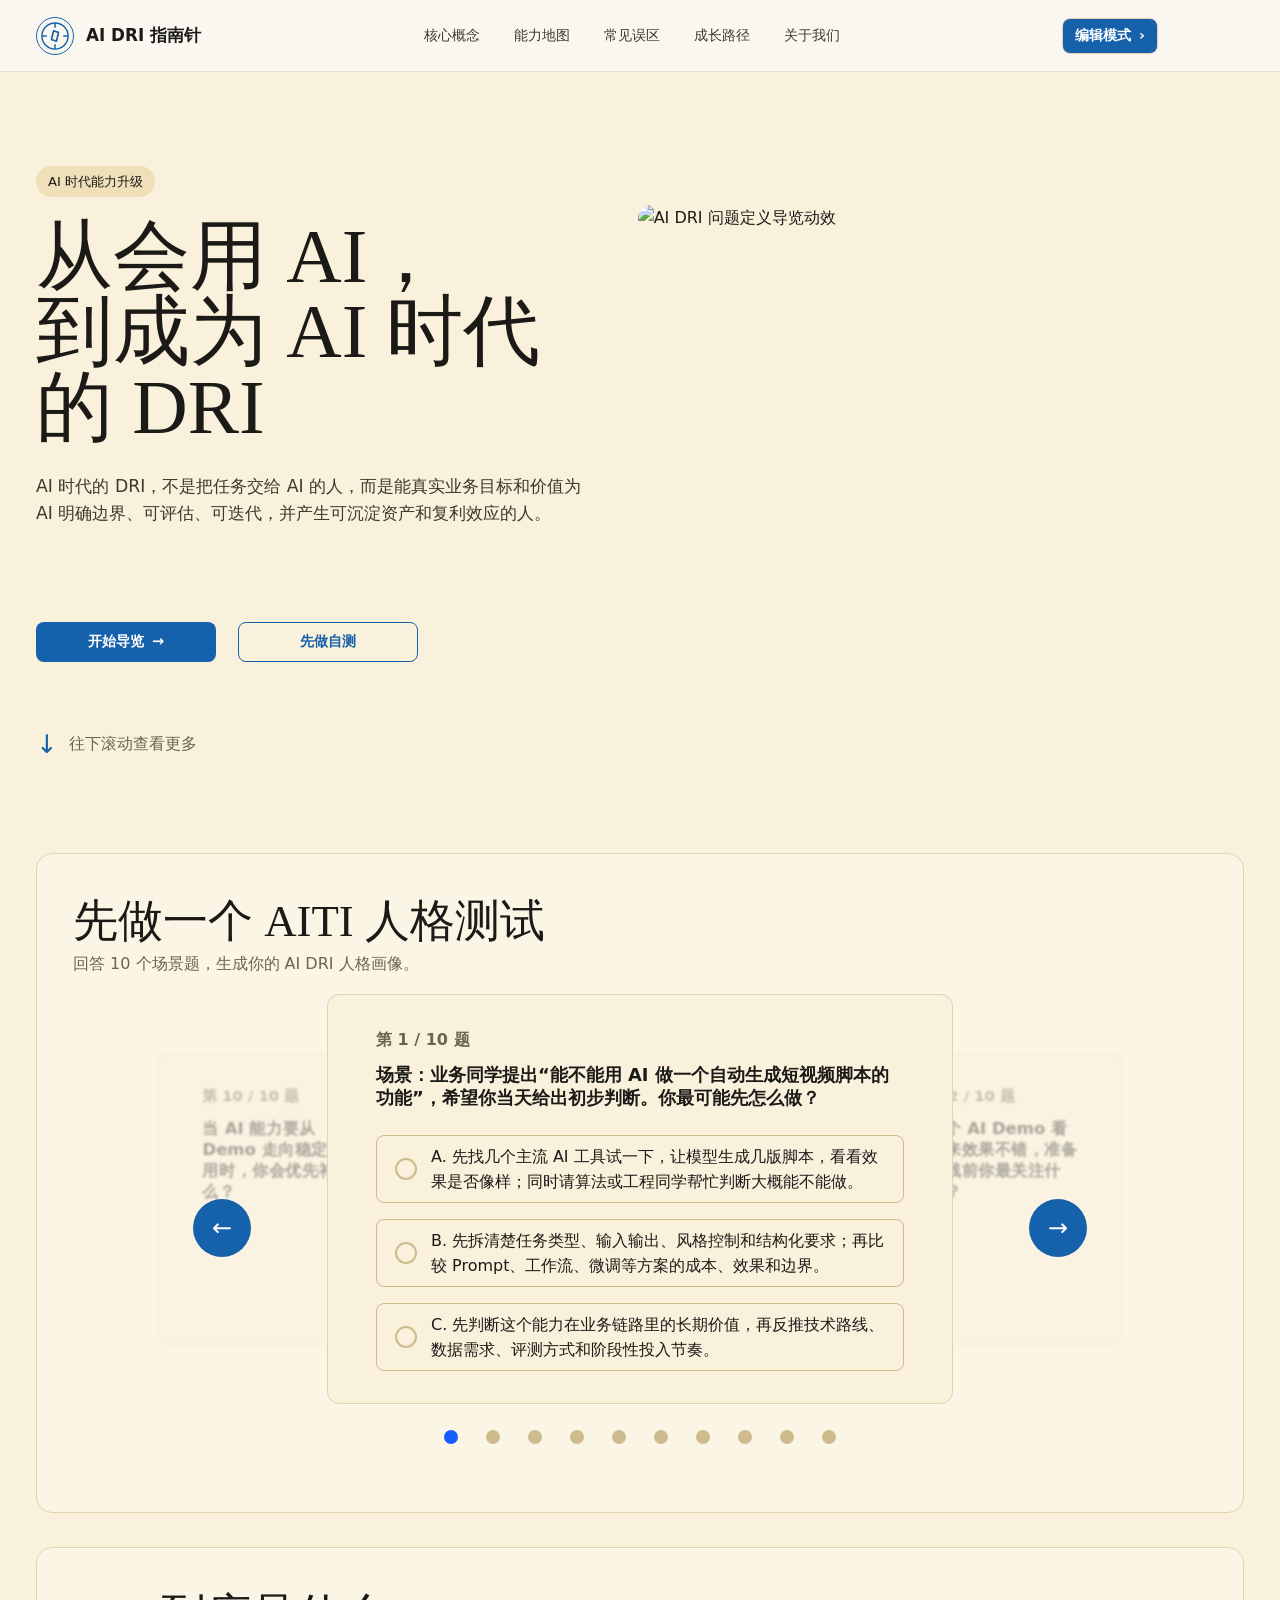
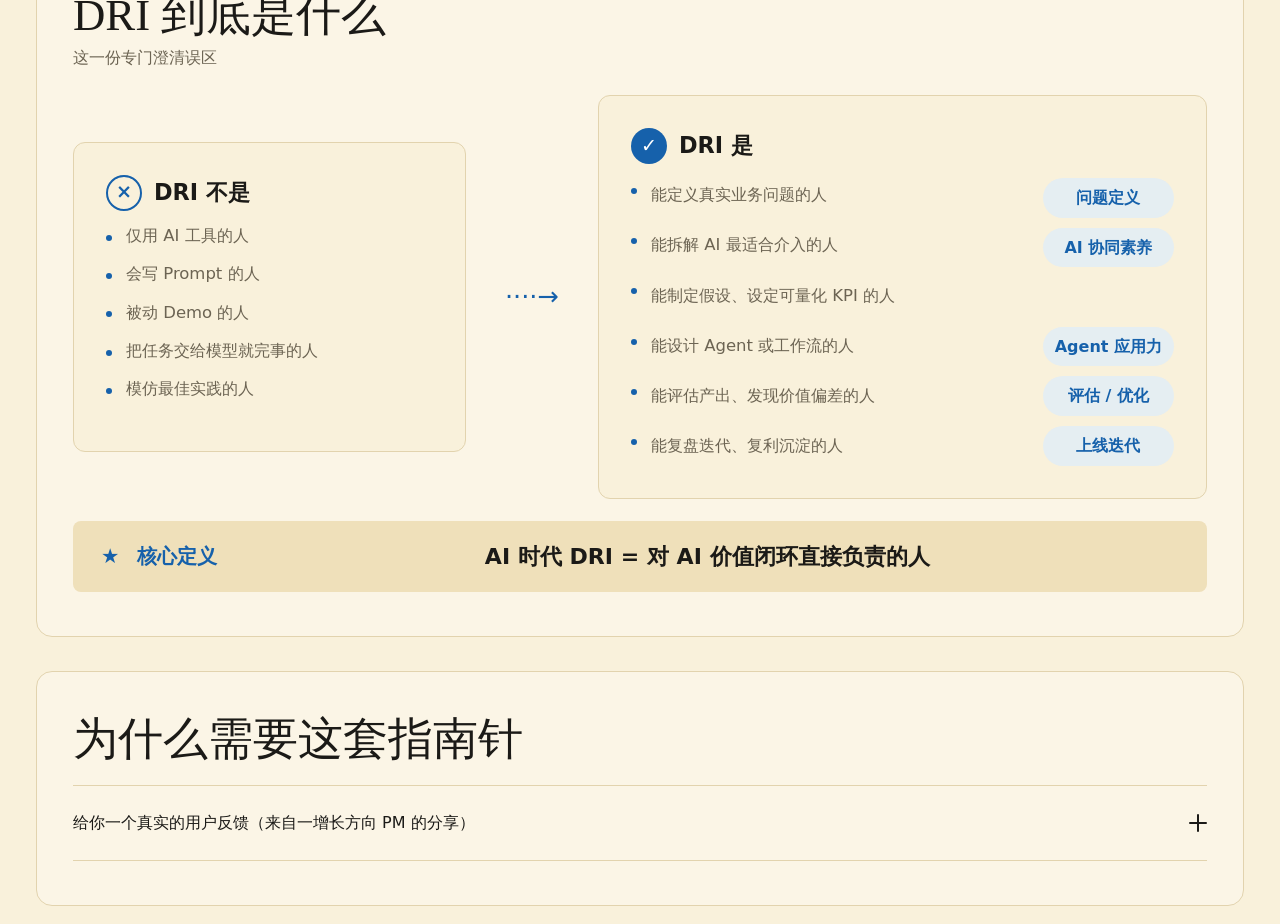
==== commit c137d65f: "Remove homepage gif side fill" ====
--- a/index.html
+++ b/index.html
@@ -8,7 +8,7 @@
       name="description"
       content="AI DRI 指南针，帮助用户从会用 AI 走向成为 AI 时代的 DRI。"
     />
-    <link rel="stylesheet" href="styles.css?v=20260608-aiti" />
+    <link rel="stylesheet" href="styles.css?v=20260608-video-fit" />
   </head>
   <body>
     <div class="page-shell editable-scope">
@@ -175,6 +175,6 @@
       <p id="popoverText">能够把模糊需求转化为清晰、可验证、可衡量的 AI 任务边界。</p>
     </div>
 
-    <script src="script.js?v=20260608-aiti"></script>
+    <script src="script.js?v=20260608-video-fit"></script>
   </body>
 </html>
--- a/styles.css
+++ b/styles.css
@@ -326,14 +326,15 @@
   overflow: hidden;
   border: 0;
   border-radius: 14px;
-  background: var(--surface);
+  background: transparent;
 }
 
 .hero-visual-card img {
   display: block;
   width: 100%;
   height: 520px;
-  object-fit: contain;
+  object-fit: cover;
+  object-position: center;
 }
 
 .large-play {
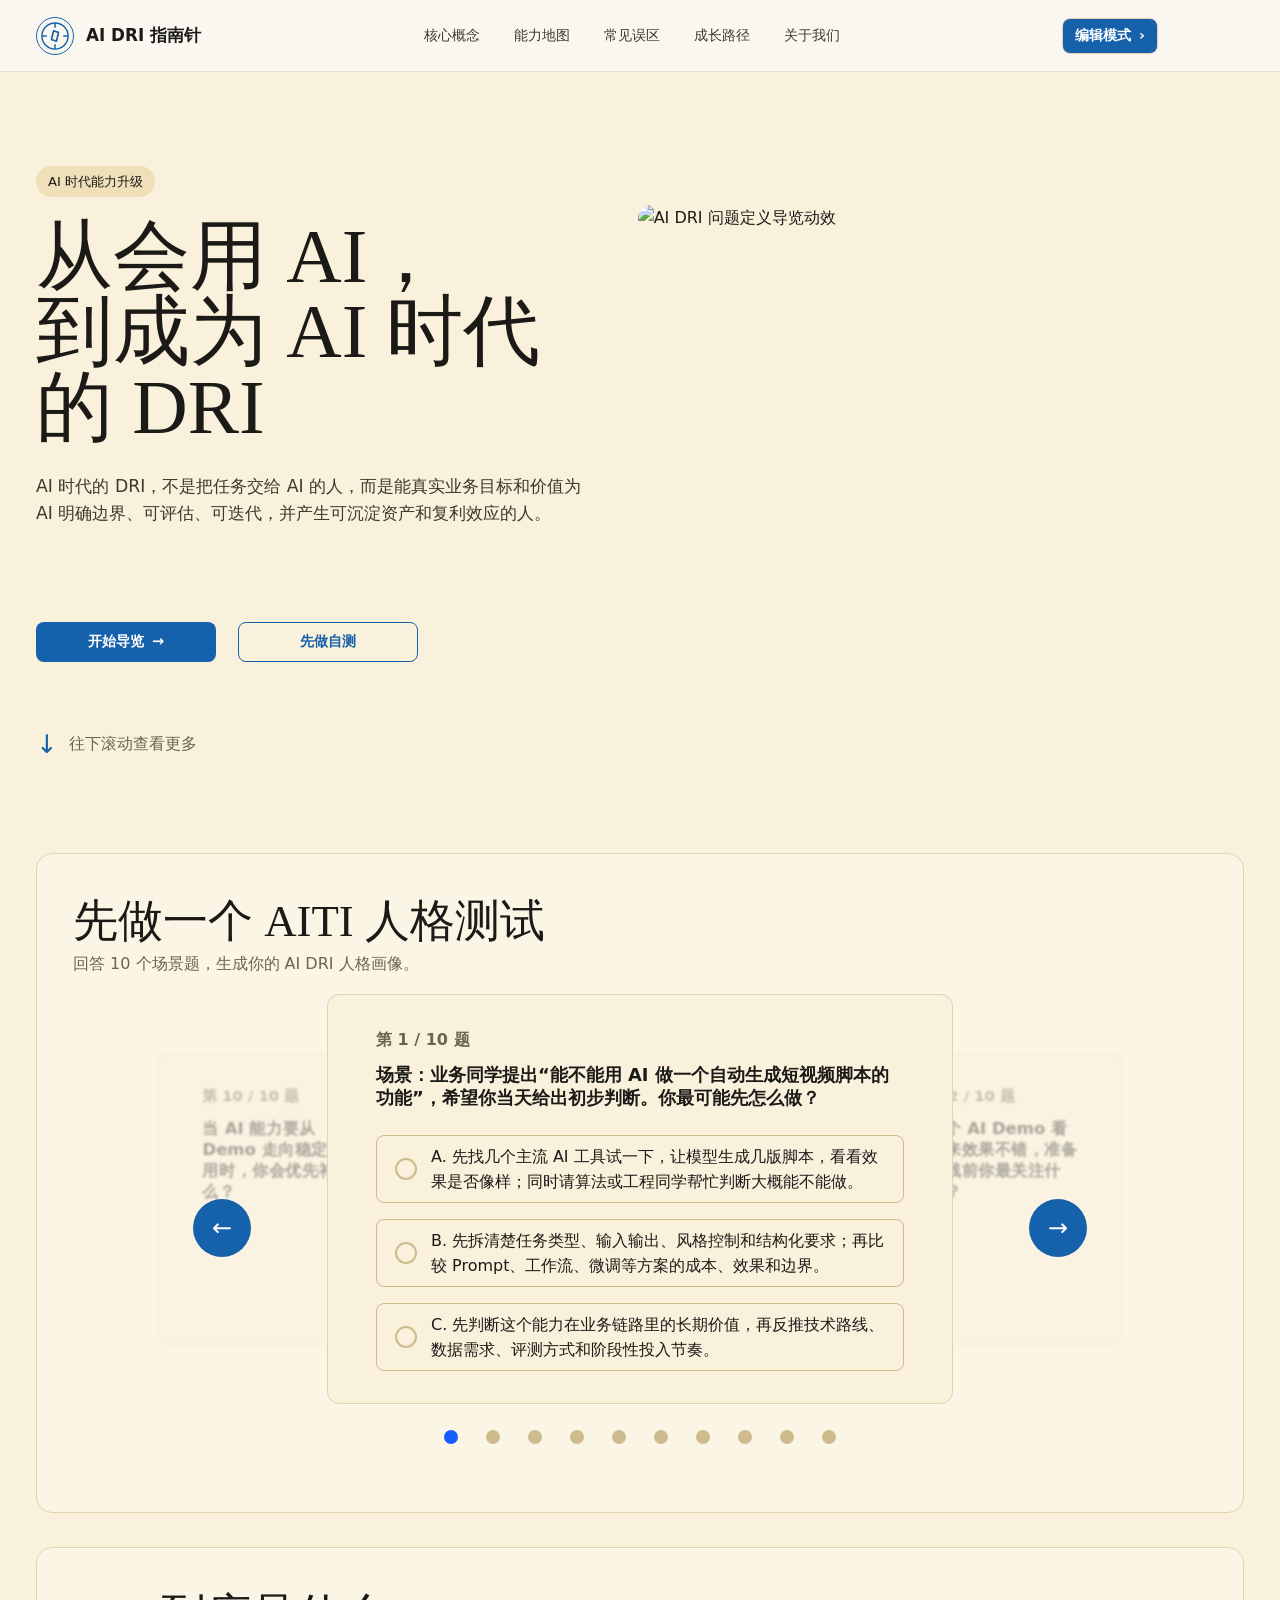
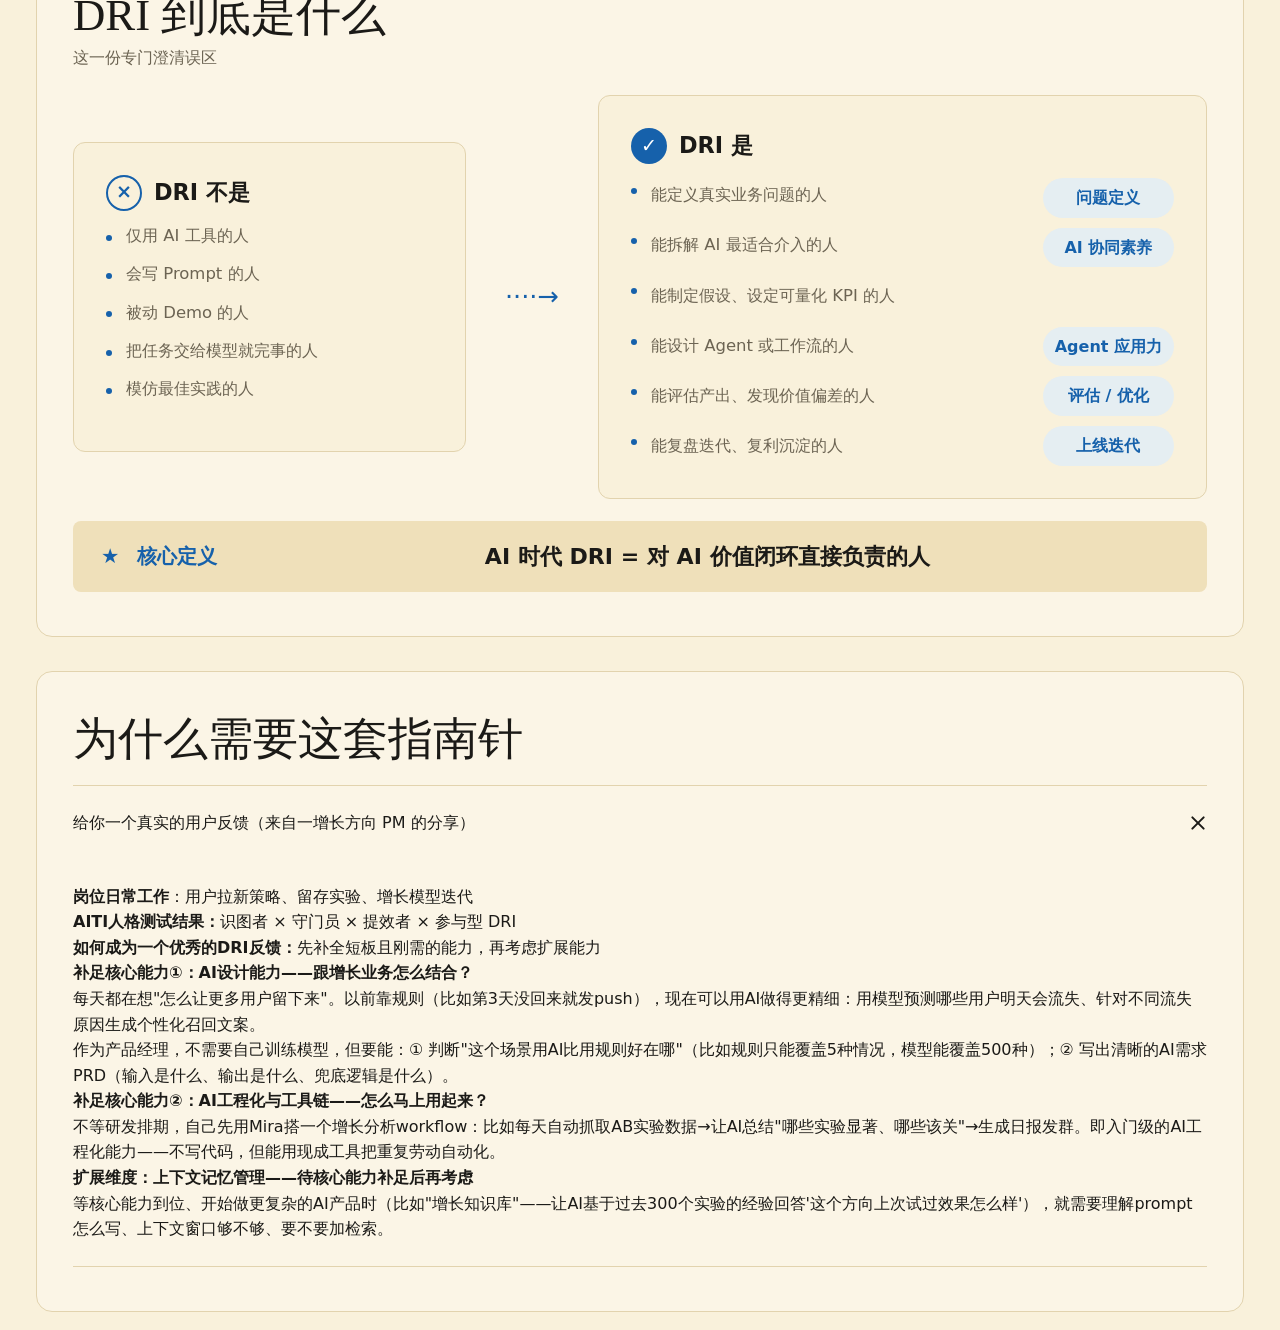
==== commit 38c52863: "Persist concept tab edits" ====
--- a/index.html
+++ b/index.html
@@ -8,7 +8,7 @@
       name="description"
       content="AI DRI 指南针，帮助用户从会用 AI 走向成为 AI 时代的 DRI。"
     />
-    <link rel="stylesheet" href="styles.css?v=20260608-video-fit" />
+    <link rel="stylesheet" href="styles.css?v=20260609-concept-state" />
   </head>
   <body>
     <div class="page-shell editable-scope">
@@ -175,6 +175,6 @@
       <p id="popoverText">能够把模糊需求转化为清晰、可验证、可衡量的 AI 任务边界。</p>
     </div>
 
-    <script src="script.js?v=20260608-video-fit"></script>
+    <script src="script.js?v=20260609-concept-state"></script>
   </body>
 </html>
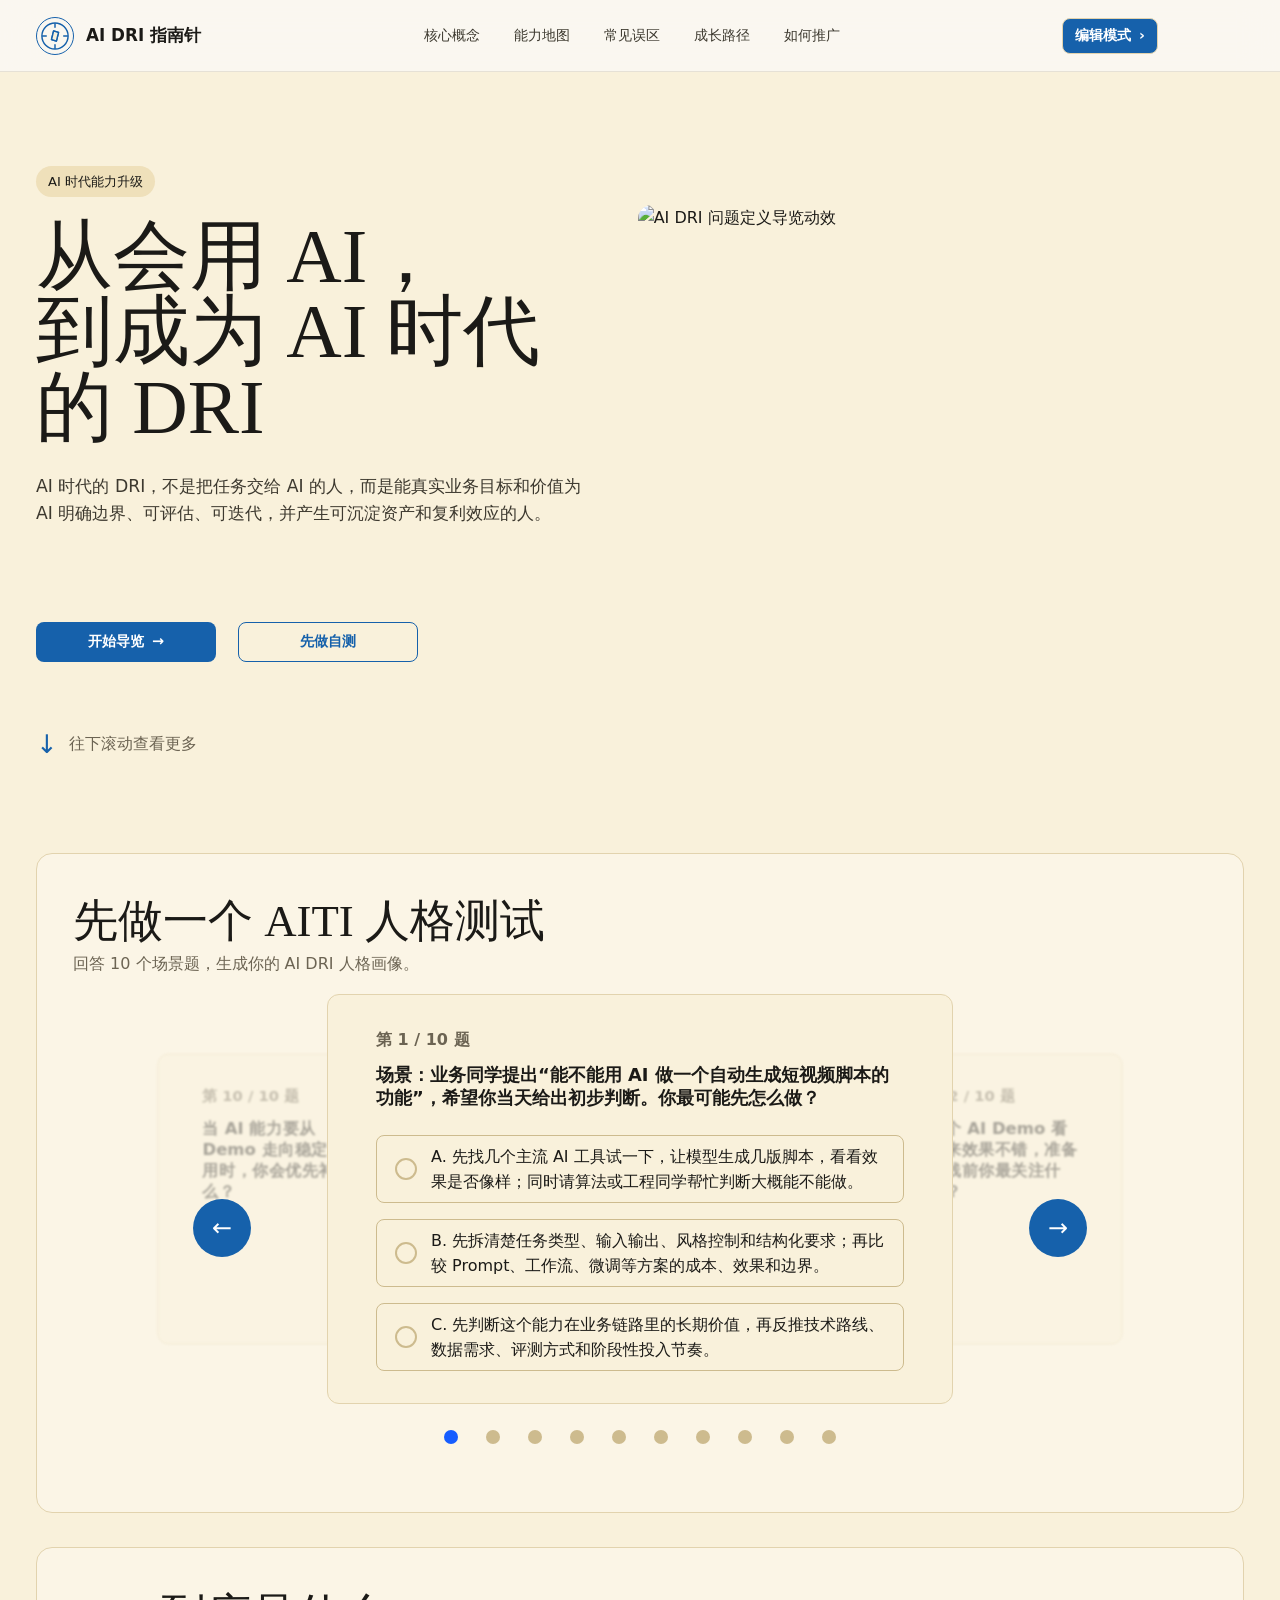
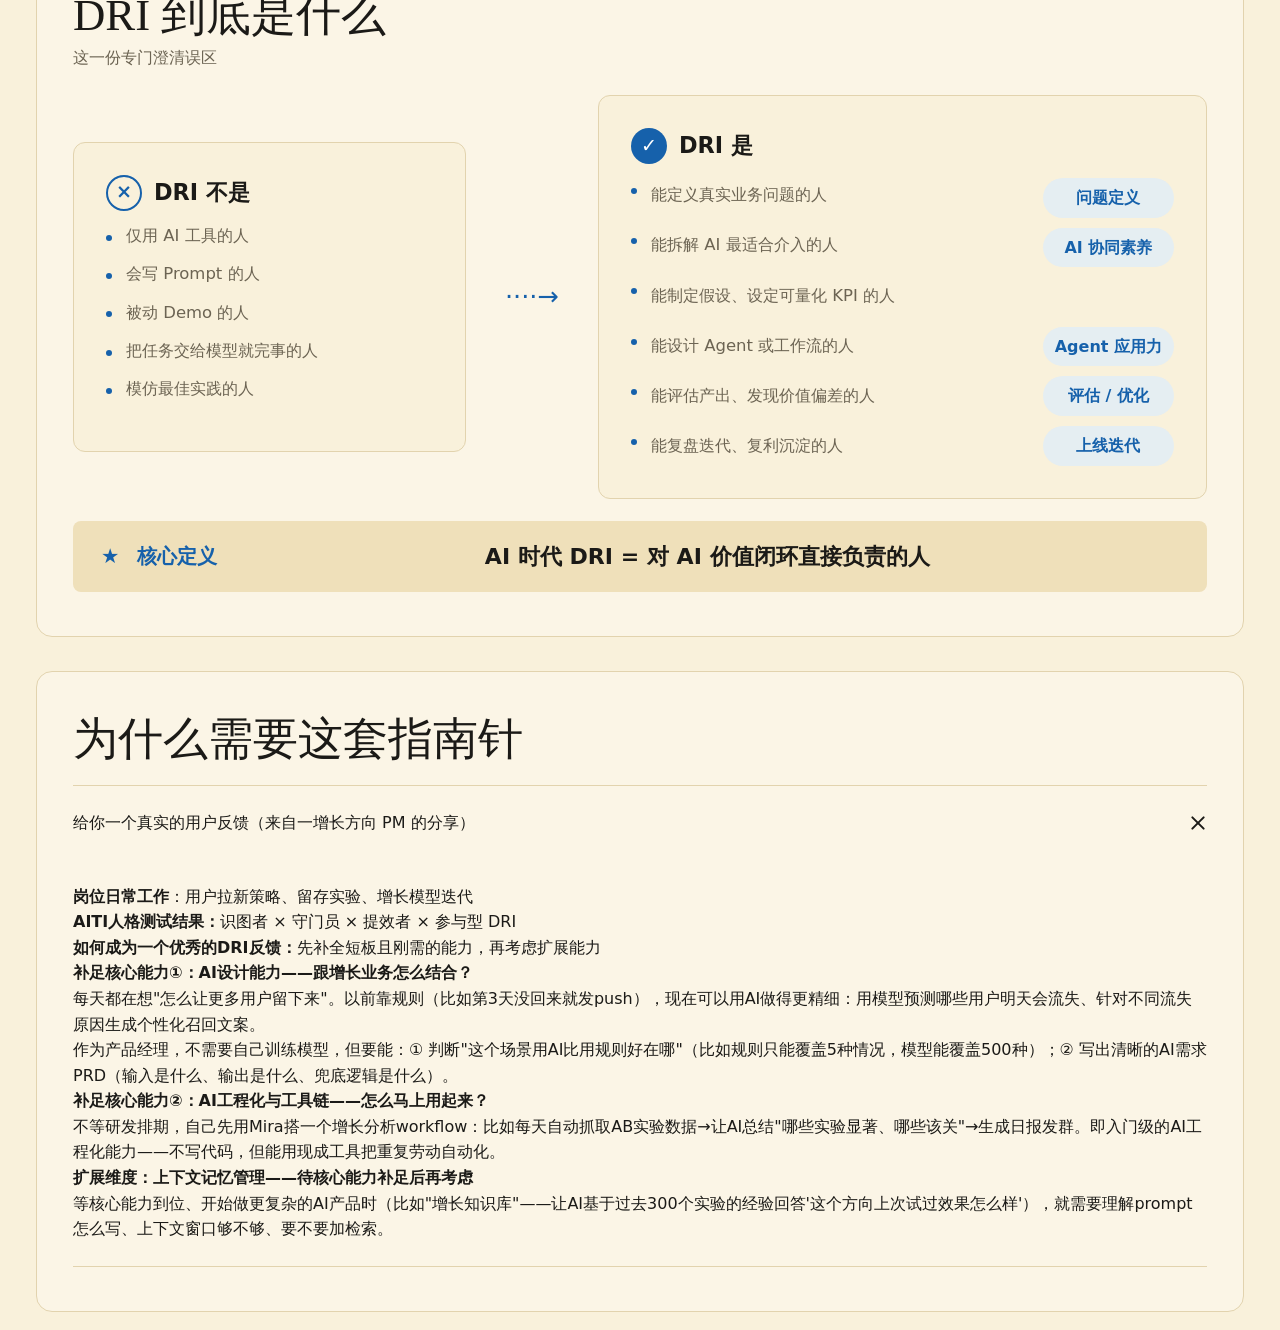
==== commit 7436f186: "Add promotion guide page" ====
--- a/index.html
+++ b/index.html
@@ -8,7 +8,7 @@
       name="description"
       content="AI DRI 指南针，帮助用户从会用 AI 走向成为 AI 时代的 DRI。"
     />
-    <link rel="stylesheet" href="styles.css?v=20260609-concept-state" />
+    <link rel="stylesheet" href="styles.css?v=20260610-promote-page" />
   </head>
   <body>
     <div class="page-shell editable-scope">
@@ -29,7 +29,7 @@
           <a data-nav-key="map" href="map.html">能力地图</a>
           <a data-nav-key="cases" href="cases.html">常见误区</a>
           <a data-nav-key="resources" href="resources.html">成长路径</a>
-          <a data-nav-key="about" href="index.html#about">关于我们</a>
+          <a data-nav-key="about" href="promote.html">如何推广</a>
         </nav>
         <div class="editor-bar" aria-label="编辑工具栏">
           <button class="editor-button editor-primary" type="button" id="toggleEdit">
@@ -175,6 +175,6 @@
       <p id="popoverText">能够把模糊需求转化为清晰、可验证、可衡量的 AI 任务边界。</p>
     </div>
 
-    <script src="script.js?v=20260609-concept-state"></script>
+    <script src="script.js?v=20260610-promote-page"></script>
   </body>
 </html>
--- a/styles.css
+++ b/styles.css
@@ -476,6 +476,35 @@
   margin-left: auto;
 }
 
+.content-figure {
+  margin: 24px 0 0;
+  overflow: hidden;
+  border: 1px solid var(--line);
+  border-radius: 16px;
+  background: var(--canvas);
+}
+
+.content-figure.wide {
+  margin-top: 28px;
+}
+
+.content-figure img {
+  display: block;
+  width: 100%;
+  height: auto;
+}
+
+.doc-link {
+  color: var(--primary);
+  font-weight: 750;
+  text-decoration: none;
+}
+
+.doc-link:hover {
+  text-decoration: underline;
+  text-underline-offset: 4px;
+}
+
 .prototype-card {
   border: 1px solid var(--line);
   border-radius: 16px;
@@ -513,7 +542,8 @@
   align-items: center;
 }
 
-.video-placeholder {
+.video-placeholder,
+.concept-visual {
   position: relative;
   min-height: 520px;
   overflow: hidden;
@@ -522,6 +552,20 @@
   background:
     linear-gradient(135deg, rgba(147, 213, 220, 0.16), rgba(22, 97, 171, 0.08)),
     var(--canvas);
+}
+
+.concept-visual {
+  display: grid;
+  place-items: center;
+  padding: 0;
+  background: var(--canvas);
+}
+
+.concept-visual img {
+  display: block;
+  width: 100%;
+  height: 520px;
+  object-fit: contain;
 }
 
 .video-placeholder::before {
@@ -849,6 +893,10 @@
     var(--primary-soft);
 }
 
+.side-note .correction-box p {
+  white-space: pre-line;
+}
+
 .level-row {
   display: grid;
   grid-template-columns: repeat(5, minmax(0, 1fr));
@@ -971,6 +1019,96 @@
   color: var(--primary);
   font-size: 1.35rem;
   font-weight: 800;
+}
+
+.promote-hero {
+  max-width: 980px;
+}
+
+.promo-flow-card {
+  margin-bottom: 28px;
+}
+
+.section-heading.compact {
+  margin-bottom: 26px;
+}
+
+.promo-flow {
+  display: grid;
+  grid-template-columns: repeat(5, minmax(0, 1fr));
+  gap: 14px;
+}
+
+.promo-flow article {
+  position: relative;
+  min-height: 160px;
+  border: 1px solid rgba(22, 97, 171, 0.18);
+  border-radius: 16px;
+  padding: 24px 18px;
+  background:
+    linear-gradient(180deg, rgba(255, 255, 255, 0.82), rgba(249, 241, 219, 0.58)),
+    var(--canvas);
+}
+
+.promo-flow article:not(:last-child)::after {
+  content: "→";
+  position: absolute;
+  top: 30px;
+  right: -13px;
+  z-index: 1;
+  color: var(--primary);
+  font-weight: 800;
+}
+
+.promo-flow span {
+  display: inline-flex;
+  align-items: center;
+  min-height: 34px;
+  margin-bottom: 18px;
+  color: var(--primary);
+  font-size: 1.12rem;
+  font-weight: 850;
+}
+
+.promo-flow p {
+  color: var(--body);
+  font-size: 0.98rem;
+}
+
+.promo-grid {
+  display: grid;
+  grid-template-columns: repeat(2, minmax(0, 1fr));
+  gap: 22px;
+  margin-bottom: 28px;
+}
+
+.promo-grid .info-card {
+  min-height: 220px;
+}
+
+.promo-grid .promo-lead {
+  grid-row: span 2;
+  display: flex;
+  flex-direction: column;
+  justify-content: center;
+  background:
+    radial-gradient(circle at 18% 20%, rgba(22, 97, 171, 0.12), transparent 30%),
+    var(--canvas);
+}
+
+.promo-grid h2 {
+  margin-bottom: 22px;
+  font-size: clamp(2rem, 3vw, 3.2rem);
+  line-height: 1.1;
+}
+
+.promo-grid h3 {
+  margin-bottom: 14px;
+  font-size: 1.35rem;
+}
+
+.promo-grid p:not(.pill) {
+  color: var(--body);
 }
 
 .section-card {
@@ -1554,8 +1692,28 @@
   .map-showcase,
   .case-detail,
   .case-hero,
-  .path-columns {
+  .path-columns,
+  .promo-grid {
     grid-template-columns: 1fr;
+  }
+
+  .promo-grid .promo-lead {
+    grid-row: auto;
+  }
+
+  .promo-flow {
+    grid-template-columns: 1fr;
+  }
+
+  .promo-flow article {
+    min-height: auto;
+  }
+
+  .promo-flow article:not(:last-child)::after {
+    top: auto;
+    right: 50%;
+    bottom: -18px;
+    transform: translateX(50%) rotate(90deg);
   }
 
   .map-showcase {
@@ -1746,8 +1904,13 @@
     grid-template-columns: 1fr;
   }
 
-  .video-placeholder {
+  .video-placeholder,
+  .concept-visual {
     min-height: 340px;
+  }
+
+  .concept-visual img {
+    height: 340px;
   }
 
   .radar-map {
